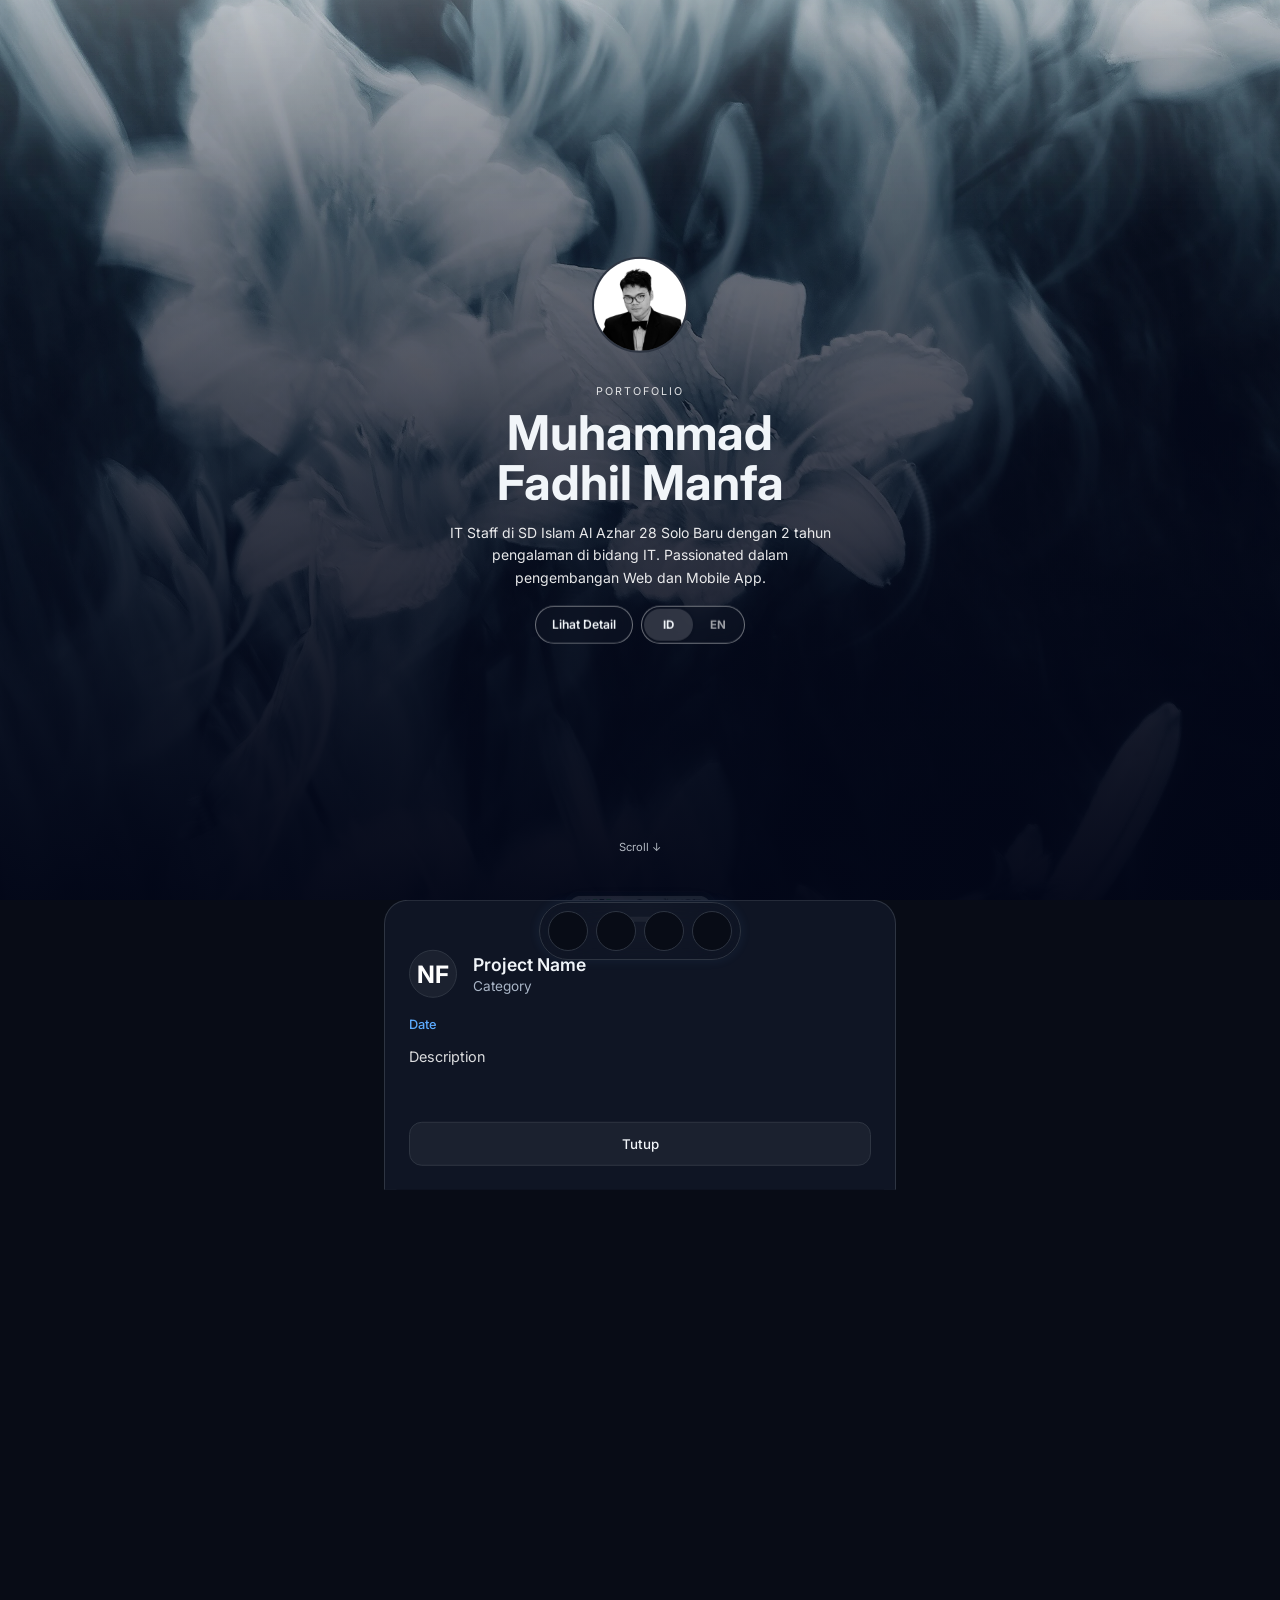
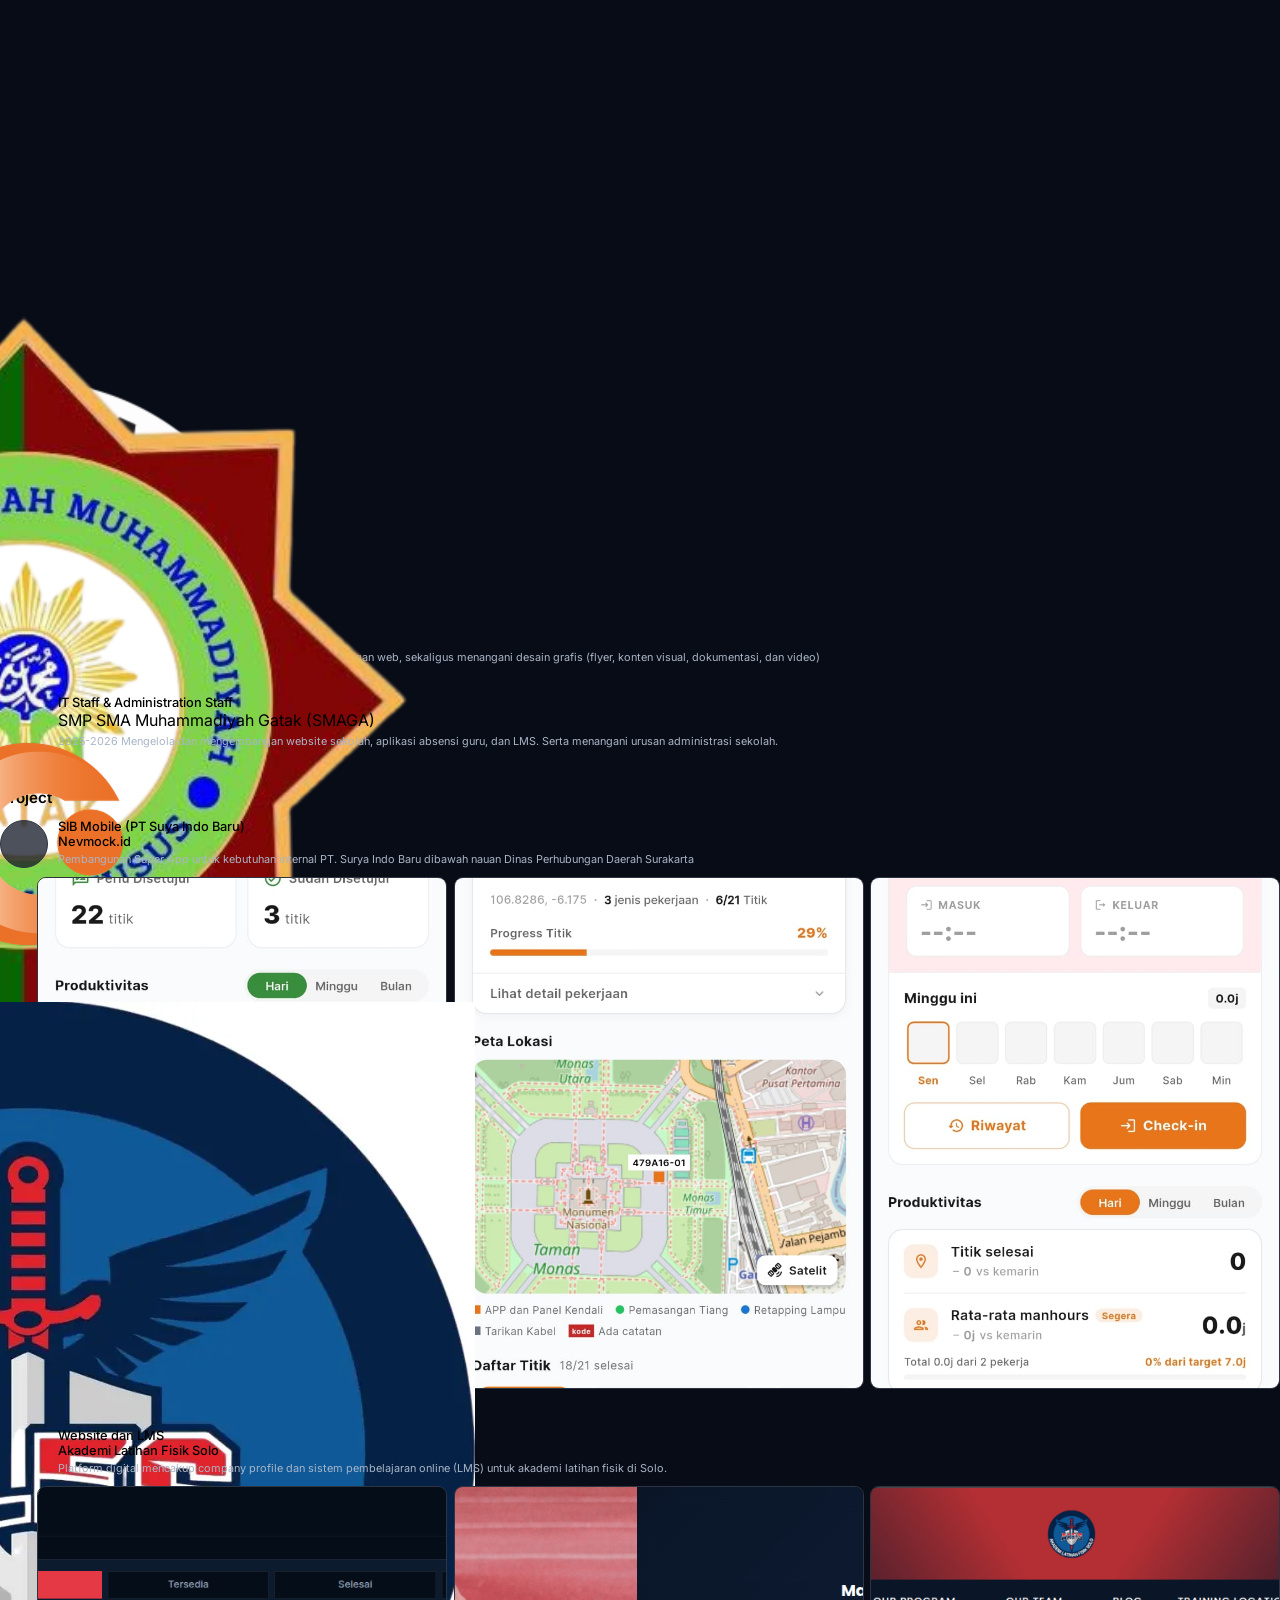
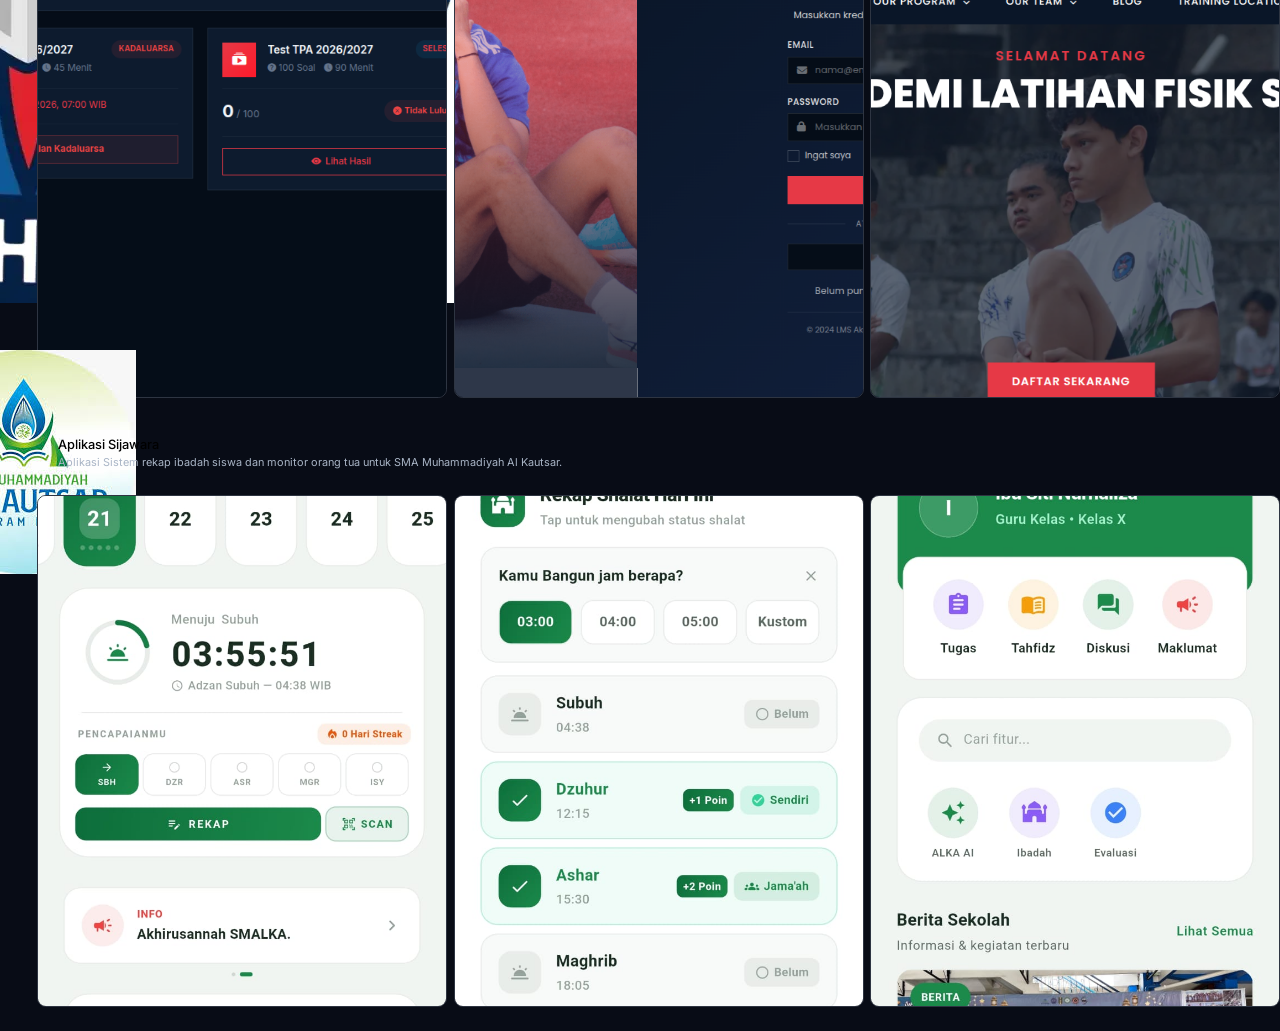
==== index.html @ 0f896559 "initial commit: portfolio muhammadfadhil" ====
<!doctype html>
<html lang="id" data-lang="id">

<head>
  <meta charset="UTF-8" />
  <meta name="viewport" content="width=device-width, initial-scale=1.0" />
  <title>Portofolio - Muhammad Fadhil Manfa </title>
  <meta name="description" content="Portfolio muhammad-fadhil-manfa." />
  <link rel="preconnect" href="https://fonts.googleapis.com" />
  <link rel="preconnect" href="https://fonts.gstatic.com" crossorigin />
  <link href="https://fonts.googleapis.com/css2?family=Inter:wght@400;500;600;700&display=swap" rel="stylesheet" />
  <link rel="stylesheet" href="https://cdn.jsdelivr.net/npm/@tabler/icons-webfont@latest/dist/tabler-icons.min.css" />
  <script src="https://cdn.tailwindcss.com"></script>
  <script>
    tailwind.config = {
      theme: {
        extend: {
          colors: {
            border: "hsl(var(--border))",
            input: "hsl(var(--input))",
            ring: "hsl(var(--ring))",
            background: "hsl(var(--background))",
            foreground: "hsl(var(--foreground))",
            primary: {
              DEFAULT: "hsl(var(--primary))",
              foreground: "hsl(var(--primary-foreground))",
            },
            muted: {
              DEFAULT: "hsl(var(--muted))",
              foreground: "hsl(var(--muted-foreground))",
            },
            card: {
              DEFAULT: "hsl(var(--card))",
              foreground: "hsl(var(--card-foreground))",
            },
          },
        },
      },
    };
  </script>
  <link rel="stylesheet" href="./styles.css" />
</head>

<body class="bg-background text-foreground antialiased">
  <section id="hero-scene" class="scroll-scene">
    <div class="scene-sticky">
      <div class="hero-background"></div>
      <div class="hero-shade"></div>

      <div class="hero-content">
        <div style="display: flex; justify-content: center">
          <img src="assets/foto.png" alt="Foto Muhammad Fadhil Manfa" class="hero-avatar" />
        </div>
        <p class="hero-kicker" data-i18n="kicker">PORTOFOLIO</p>
        <h1 class="hero-title">Muhammad <br />Fadhil Manfa</h1>
        <p class="hero-subtitle" data-i18n="subtitle">
          IT Staff di SD Islam Al Azhar 28 Solo Baru dengan 2 tahun pengalaman
          di bidang IT. Passionated dalam pengembangan Web dan Mobile App.
        </p>
        <div class="hero-actions">
          <a href="#experience" id="btn-detail" class="hero-button" data-i18n="btnDetail">Lihat Detail</a>
          <div class="lang-switcher-segmented" data-active-lang="id">
            <div class="lang-indicator"></div>
            <button class="lang-option" data-lang-val="id" aria-label="Bahasa Indonesia">ID</button>
            <button class="lang-option" data-lang-val="en" aria-label="English">EN</button>
          </div>
        </div>
      </div>

      <div class="phone-mockup" aria-hidden="true">
        <div class="phone-notch"></div>
        <div class="phone-screen">
          <img src="assets/sijawara.jpeg" alt="Abstract gradient art" class="phone-bg-image" />
          <div class="phone-gradient-overlay"></div>
          <div class="phone-center-text">
            <div style="
                  display: flex;
                  justify-content: center;
                  align-items: center;
                ">
              <img src="assets/smalka.jpeg" class="img-title" alt="" />
            </div>
            <h2 class="phone-title" data-i18n="phoneTitle">Aplikasi Sijawara</h2>
            <p class="phone-subtitle" data-i18n="phoneSubtitle">
              Aplikasi Monitoring Siswa di SMA Muhammadiyah Al Kautsar
            </p>
          </div>
        </div>
      </div>

      <p class="scroll-hint">Scroll ↓</p>
    </div>
  </section>

  <main class="mx-auto w-full max-w-md px-4 pb-24">
    <section id="experience" class="plain-section">
      <h2 data-i18n="sectionExperience">Pengalaman</h2>
      <ul class="experience-list">
        <li>
          <a href="exp-alazhar.html" class="timeline-head block no-underline text-inherit">
            <span class="inst-icon overflow-hidden flex-shrink-0" aria-hidden="true">
              <img src="assets/al-azhar.png" alt="Company Logo" class="w-full h-full object-cover" />
            </span>
            <div class="text-left flex flex-col w-full">
              <span class="exp-role !font-semibold !text-[0.9rem]">IT Staff & Designer</span>
              <span class="text-[0.75rem] font-medium text-primary mt-0.5 block">SD Islam Al Azhar 28 Solo Baru</span>
              <div class="exp-meta flex flex-col !mt-1.5 gap-1">
                <span class="font-semibold opacity-70" data-i18n="exp1Date">2026 - Sekarang</span>
                <span class="leading-relaxed opacity-90" data-i18n="exp1Desc">Mengelola infrastruktur IT & pengembangan
                  web, sekaligus
                  menangani desain grafis (flyer, konten visual, dokumentasi,
                  dan video)</span>
              </div>
            </div>
          </a>
        </li>
        <li>
          <a href="exp-smaga.html" class="timeline-head block no-underline text-inherit">
            <span class="inst-icon overflow-hidden flex-shrink-0" aria-hidden="true">
              <img src="assets/logo-smaga.png" alt="Company Logo" class="w-full h-full object-cover bg-white" />
            </span>
            <div class="text-left flex flex-col w-full">
              <span class="exp-role !font-semibold !text-[0.9rem]">IT Staff & Administration Staff</span>
              <span class="text-[0.75rem] font-medium text-primary mt-0.5 block">SMP SMA Muhammadiyah Gatak
                (SMAGA)</span>
              <div class="exp-meta flex flex-col !mt-1.5 gap-1">
                <span class="font-semibold opacity-70">2025-2026</span>
                <span class="leading-relaxed opacity-90" data-i18n="exp2Desc">Mengelola dan mengembangan website
                  sekolah, aplikasi
                  absensi guru, dan LMS. Serta menangani urusan administrasi
                  sekolah.</span>
              </div>
            </div>
          </a>
        </li>
      </ul>
    </section>

    <section id="projects" class="plain-section">
      <h2 data-i18n="sectionProjects">Project</h2>
      <ul class="project-list">
        <li>
          <button class="project-card" data-icon="NF" data-icon-class="app-icon-blue" data-icon-img="assets/sib.png"
            data-title="SIB Mobile (PT Surya Indo Baru)" data-company="Nevmock.id" data-date="2026"
            data-desc="Pembangunan Super App untuk kebutuhan internal PT. Surya Indo Baru dibawah naungan Dinas Perhubungan Daerah Surakarta."
            data-chips='["Flutter", "PHP", "MySQL"]' data-links='[]' data-gallery-cols="3"
            data-images='["assets/sib1.jpeg", "assets/sib2.jpeg", "assets/sib3.jpeg"]'>
            <div class="timeline-head">
              <span class="inst-icon overflow-hidden flex-shrink-0" aria-hidden="true">
                <img src="assets/sib.png" alt="SIB Logo" class="w-full h-full object-cover" />
              </span>
              <div class="text-left">
                <span class="exp-role font-semibold !text-[0.9rem]">SIB Mobile (PT Suya Indo Baru) <br />
                  Nevmock.id</span>
                <small class="exp-meta" data-i18n="proj1Desc">Pembangunan Super App untuk kebutuhan internal PT. Surya
                  Indo Baru dibawah nauan Dinas Perhubungan Daerah
                  Surakarta</small>
              </div>
            </div>
            <div class="project-gallery" style="grid-template-columns: repeat(3, minmax(0, 1fr))" aria-hidden="true">
              <img src="assets/sib1.jpeg" alt="Galeri SIB 1" />
              <img src="assets/sib2.jpeg" alt="Galeri SIB 2" />
              <img src="assets/sib3.jpeg" alt="Galeri SIB 3" />
            </div>
          </button>
        </li>
        <li>
          <button class="project-card" data-icon="NF" data-icon-class="app-icon-blue" data-icon-img="assets/alfs.webp"
            data-title="Website dan LMS Akademi Latihan Fisik Solo" data-company="Personal Project" data-date="2026"
            data-desc="Platform digital mencakup company profile dan sistem pembelajaran online (LMS) untuk akademi latihan fisik di Solo."
            data-chips='["PHP", "HTML", "CSS", "WordPress"]'
            data-links='["https://akademilatihanfisiksolo.com", "https://lms.akademilatihanfisiksolo.com"]'
            data-images='["assets/akademi1.png", "assets/lms-akademi1.png", "assets/lms-akademi2.png"]'>
            <div class="timeline-head">
              <span class="inst-icon overflow-hidden flex-shrink-0" aria-hidden="true">
                <img src="assets/alfs.webp" alt="ALFS Logo" class="w-full h-full object-cover" />
              </span>
              <div class="text-left">
                <span class="exp-role font-semibold !text-[0.9rem]">Website dan LMS <br />
                  Akademi Latihan Fisik Solo</span>
                <small class="exp-meta" data-i18n="proj2Desc">Platform digital mencakup company profile dan sistem
                  pembelajaran online (LMS) untuk akademi latihan fisik di
                  Solo.</small>
              </div>
            </div>
            <div class="project-gallery" style="grid-template-columns: repeat(3, minmax(0, 1fr))" aria-hidden="true">
              <img src="assets/lms-akademi1.png" alt="Galeri LMS Akademi 1" />
              <img src="assets/lms-akademi2.png" alt="Galeri LMS Akademi 2" />
              <img src="assets/akademi1.png" alt="Galeri LMS Akademi 3" />
            </div>
          </button>
        </li>
        <li>
          <button class="project-card" data-icon="NF" data-icon-class="app-icon-blue" data-icon-img="assets/smalka.jpeg"
            data-title="Aplikasi Sijawara" data-company="SMA Muhammadiyah Al Kautsar Program Khusus" data-date="2026"
            data-desc="Aplikasi Sistem rekap ibadah siswa dan monitor orang tua untuk SMA Muhammadiyah Al Kautsar."
            data-chips='["PHP", "Flutter", "HTML"]'
            data-links='["https://portal-smalka.com", "https://apps.apple.com/id/app/sijawara-app/id6762842834?l=id", "https://play.google.com/store/apps/details?id=com.smalka.sijawara"]'
            data-gallery-cols="3"
            data-images='["assets/sijawara1.jpeg", "assets/sijawara2.jpeg", "assets/sijawara3.jpeg"]'>
            <div class="timeline-head">
              <span class="inst-icon overflow-hidden flex-shrink-0" aria-hidden="true">
                <img src="assets/smalka.jpeg" alt="ALFS Logo" class="w-full h-full object-cover" />
              </span>
              <div class="text-left">
                <span class="exp-role font-semibold !text-[0.9rem]">Aplikasi Sijawara</span>
                <small class="exp-meta" data-i18n="proj3Desc">Aplikasi Sistem rekap ibadah siswa dan monitor orang tua
                  untuk SMA Muhammadiyah Al Kautsar.</small>
              </div>
            </div>
            <div class="project-gallery" style="grid-template-columns: repeat(3, minmax(0, 1fr))" aria-hidden="true">
              <img src="assets/sijawara1.jpeg" alt="Galeri LMS Akademi 1" />
              <img src="assets/sijawara2.jpeg" alt="Galeri LMS Akademi 2" />
              <img src="assets/sijawara3.jpeg" alt="Galeri LMS Akademi 3" />
            </div>
          </button>
        </li>
      </ul>
    </section>
  </main>

  <!-- Project Bottom Sheet -->
  <div id="project-sheet" class="bottom-sheet" aria-hidden="true">
    <div class="sheet-overlay" id="proj-sheet-overlay"></div>
    <div class="sheet-content sheet-content-large">
      <div class="sheet-drag-handle"></div>
      <div class="sheet-header">
        <span class="sheet-icon app-icon" id="proj-sheet-icon">NF</span>
        <div class="sheet-header-text">
          <h3 id="proj-sheet-title" class="sheet-title">Project Name</h3>
          <p id="proj-sheet-subtitle" class="sheet-subtitle">Category</p>
        </div>
      </div>
      <div class="sheet-body sheet-body-scrollable">
        <p class="sheet-date" id="proj-sheet-date">Date</p>
        <p class="sheet-desc" id="proj-sheet-desc">Description</p>
        <div id="proj-sheet-chips" style="
              display: none;
              flex-wrap: wrap;
              gap: 0.4rem;
              margin-top: 0.75rem;
            "></div>
        <div id="proj-sheet-links" style="
              display: none;
              flex-wrap: wrap;
              gap: 0.4rem;
              margin-top: 0.5rem;
            "></div>
        <div class="proj-sheet-gallery" id="proj-sheet-gallery">
          <!-- Images will be injected here -->
        </div>
      </div>
      <button class="sheet-close" id="proj-sheet-close" aria-label="Tutup" data-i18n="btnClose">
        Tutup
      </button>
    </div>
  </div>

  <!-- Lightbox -->
  <div id="lb-overlay" style="
        display: none;
        position: fixed;
        inset: 0;
        z-index: 200;
        background: rgba(0, 0, 0, 0.92);
        backdrop-filter: blur(6px);
        align-items: center;
        justify-content: center;
      ">
    <!-- Close -->
    <button id="lb-close" aria-label="Tutup" style="
          position: absolute;
          top: 1rem;
          right: 1rem;
          width: 2.5rem;
          height: 2.5rem;
          border-radius: 999px;
          border: 1px solid rgba(255, 255, 255, 0.2);
          background: rgba(255, 255, 255, 0.08);
          color: #fff;
          font-size: 1.1rem;
          cursor: pointer;
          display: flex;
          align-items: center;
          justify-content: center;
          z-index: 10;
        ">
      ✕
    </button>
    <!-- Prev -->
    <button id="lb-prev" aria-label="Sebelumnya" style="
          position: absolute;
          left: 1rem;
          top: 50%;
          transform: translateY(-50%);
          width: 2.5rem;
          height: 2.5rem;
          border-radius: 999px;
          border: 1px solid rgba(255, 255, 255, 0.2);
          background: rgba(255, 255, 255, 0.08);
          color: #fff;
          font-size: 1.2rem;
          cursor: pointer;
          display: flex;
          align-items: center;
          justify-content: center;
          z-index: 10;
        ">
      ‹
    </button>
    <!-- Next -->
    <button id="lb-next" aria-label="Berikutnya" style="
          position: absolute;
          right: 1rem;
          top: 50%;
          transform: translateY(-50%);
          width: 2.5rem;
          height: 2.5rem;
          border-radius: 999px;
          border: 1px solid rgba(255, 255, 255, 0.2);
          background: rgba(255, 255, 255, 0.08);
          color: #fff;
          font-size: 1.2rem;
          cursor: pointer;
          display: flex;
          align-items: center;
          justify-content: center;
          z-index: 10;
        ">
      ›
    </button>
    <!-- Image -->
    <img id="lb-img" src="" alt="" style="
          max-width: 90vw;
          max-height: 88vh;
          object-fit: contain;
          border-radius: 0.75rem;
          opacity: 0;
          transform: scale(0.94);
          transition:
            opacity 0.2s ease,
            transform 0.2s ease;
          display: block;
        " />
    <!-- Counter -->
    <div id="lb-counter" style="
          position: absolute;
          bottom: 1.25rem;
          left: 50%;
          transform: translateX(-50%);
          font-size: 0.75rem;
          color: rgba(255, 255, 255, 0.55);
          letter-spacing: 0.05em;
        "></div>
  </div>

  <!-- Bottom Navbar -->
  <nav class="bottom-navbar" aria-label="Navigation">
    <div class="bottom-navbar-inner">
      <a href="/" id="nav-home" class="nav-icon-btn" aria-label="Home">
        <span class="ti ti-home" aria-hidden="true"></span>
      </a>
      <a href="https://github.com/muhammadfadhil0" target="_blank" rel="noopener noreferrer" class="nav-icon-btn"
        aria-label="GitHub">
        <span class="ti ti-brand-github" aria-hidden="true"></span>
      </a>
      <a href="https://www.linkedin.com/in/muhammad-fadhil-manfa/" target="_blank" rel="noopener noreferrer"
        class="nav-icon-btn" aria-label="LinkedIn">
        <span class="ti ti-brand-linkedin" aria-hidden="true"></span>
      </a>
      <a href="https://www.instagram.com/fadhil.manfa/" target="_blank" rel="noopener noreferrer" class="nav-icon-btn"
        aria-label="Instagram">
        <span class="ti ti-brand-instagram" aria-hidden="true"></span>
      </a>
    </div>
  </nav>

  <script>
    // ── i18n ──────────────────────────────────────────────────────────────
    const TRANSLATIONS = {
      id: {
        kicker: "PORTOFOLIO",
        subtitle: "IT Staff di SD Islam Al Azhar 28 Solo Baru dengan 2 tahun pengalaman di bidang IT. Passionated dalam pengembangan Web dan Mobile App.",
        btnDetail: "Lihat Detail",
        sectionExperience: "Pengalaman",
        sectionProjects: "Project",
        exp1Date: "2026 - Sekarang",
        exp1Desc: "Mengelola infrastruktur IT & pengembangan web, sekaligus menangani desain grafis (flyer, konten visual, dokumentasi, dan video)",
        exp2Desc: "Mengelola dan mengembangan website sekolah, aplikasi absensi guru, dan LMS. Serta menangani urusan administrasi sekolah.",
        proj1Desc: "Pembangunan Super App untuk kebutuhan internal PT. Surya Indo Baru dibawah nauan Dinas Perhubungan Daerah Surakarta",
        proj2Desc: "Platform digital mencakup company profile dan sistem pembelajaran online (LMS) untuk akademi latihan fisik di Solo.",
        proj3Desc: "Aplikasi Sistem rekap ibadah siswa dan monitor orang tua untuk SMA Muhammadiyah Al Kautsar.",
        btnClose: "Tutup",
        phoneTitle: "Aplikasi Sijawara",
        phoneSubtitle: "Aplikasi Monitoring Siswa di SMA Muhammadiyah Al Kautsar",
      },
      en: {
        kicker: "PORTFOLIO",
        subtitle: "IT Staff at SD Islam Al Azhar 28 Solo Baru with 2 years of experience in IT. Passionate about Web and Mobile App development.",
        btnDetail: "View Details",
        sectionExperience: "Experience",
        sectionProjects: "Projects",
        exp1Date: "2026 - Present",
        exp1Desc: "Managing IT infrastructure & web development, as well as handling graphic design (flyers, visual content, documentation, and video).",
        exp2Desc: "Managing and developing the school website, teacher attendance app, and LMS. Also handling school administrative affairs.",
        proj1Desc: "Building a Super App for the internal needs of PT. Surya Indo Baru under the auspices of the Surakarta Regional Transportation Agency.",
        proj2Desc: "A digital platform encompassing a company profile and an online learning system (LMS) for a fitness academy in Solo.",
        proj3Desc: "An application for student worship recapping and parent monitoring for SMA Muhammadiyah Al Kautsar.",
        btnClose: "Close",
        phoneTitle: "Sijawara App",
        phoneSubtitle: "Student Monitoring Application at SMA Muhammadiyah Al Kautsar",
      },
    };

    let currentLang = localStorage.getItem("portfolio-lang") || "id";

    function applyLang(lang) {
      currentLang = lang;
      localStorage.setItem("portfolio-lang", lang);
      document.documentElement.lang = lang;
      document.documentElement.setAttribute("data-lang", lang);

      const t = TRANSLATIONS[lang];
      document.querySelectorAll("[data-i18n]").forEach((el) => {
        const key = el.getAttribute("data-i18n");
        if (t[key] !== undefined) el.textContent = t[key];
      });

      // Update active state in segmented switcher
      const switcher = document.querySelector(".lang-switcher-segmented");
      if (switcher) {
        switcher.setAttribute("data-active-lang", lang);
      }

      document.querySelectorAll(".lang-option").forEach((btn) => {
        if (btn.getAttribute("data-lang-val") === lang) {
          btn.classList.add("active");
        } else {
          btn.classList.remove("active");
        }
      });
    }

    // Apply saved or default language on load
    applyLang(currentLang);
    // ──────────────────────────────────────────────────────────────────────

    (() => {
      const root = document.documentElement;
      const scene = document.getElementById("hero-scene");
      if (!scene) return;

      const updateProgress = () => {
        const start = scene.offsetTop;
        const end = start + scene.offsetHeight - window.innerHeight;
        const distance = Math.max(1, end - start);
        const raw = (window.scrollY - start) / distance;
        const progress = Math.max(0, Math.min(1, raw));
        root.style.setProperty("--hero-progress", progress.toFixed(4));
      };

      updateProgress();
      window.addEventListener("scroll", updateProgress, { passive: true });
      window.addEventListener("resize", updateProgress);

      // Smooth scroll for "Lihat Detail" / "View Details" button
      const btnDetail = document.getElementById("btn-detail");
      if (btnDetail) {
        btnDetail.addEventListener("click", (e) => {
          e.preventDefault();
          const target =
            scene.offsetTop +
            scene.offsetHeight -
            window.innerHeight +
            window.innerHeight * 0.5;
          window.scrollTo({ top: target, behavior: "smooth" });
        });
      }

      // Language switcher (segmented)
      document.querySelectorAll(".lang-option").forEach((btn) => {
        btn.addEventListener("click", () => {
          const next = btn.getAttribute("data-lang-val");
          if (next !== currentLang) {
            applyLang(next);
          }
        });
      });

      // Smooth scroll to top for Home button
      const navHome = document.getElementById("nav-home");
      if (navHome) {
        navHome.addEventListener("click", (e) => {
          e.preventDefault();
          window.scrollTo({ top: 0, behavior: "smooth" });
        });
      }

      // Project Bottom Sheet Logic
      const projSheet = document.getElementById("project-sheet");
      const projOverlay = document.getElementById("proj-sheet-overlay");
      const projCloseBtn = document.getElementById("proj-sheet-close");
      const projButtons = document.querySelectorAll(".project-card");

      const pjIcon = document.getElementById("proj-sheet-icon");
      const pjTitle = document.getElementById("proj-sheet-title");
      const pjSubtitle = document.getElementById("proj-sheet-subtitle");
      const pjDate = document.getElementById("proj-sheet-date");
      const pjDesc = document.getElementById("proj-sheet-desc");
      const pjGallery = document.getElementById("proj-sheet-gallery");

      // Lightbox
      const lbOverlay = document.getElementById("lb-overlay");
      const lbImg = document.getElementById("lb-img");
      const lbCounter = document.getElementById("lb-counter");
      let lbImages = [],
        lbIndex = 0;

      const lbShow = (imgs, idx) => {
        lbImages = imgs;
        lbIndex = idx;
        lbImg.style.opacity = "0";
        lbImg.style.transform = "scale(0.94)";
        lbImg.src = lbImages[lbIndex];
        lbCounter.textContent = `${lbIndex + 1} / ${lbImages.length}`;
        lbOverlay.style.display = "flex";
        requestAnimationFrame(() => {
          lbImg.style.opacity = "1";
          lbImg.style.transform = "scale(1)";
        });
        document.body.style.overflow = "hidden";
      };
      const lbHide = () => {
        lbImg.style.opacity = "0";
        lbImg.style.transform = "scale(0.94)";
        setTimeout(() => {
          lbOverlay.style.display = "none";
        }, 200);
        document.body.style.overflow = "hidden"; // keep bottom sheet lock
      };
      const lbNav = (dir) => {
        lbIndex = (lbIndex + dir + lbImages.length) % lbImages.length;
        lbImg.style.opacity = "0";
        lbImg.style.transform = "scale(0.94)";
        setTimeout(() => {
          lbImg.src = lbImages[lbIndex];
          lbCounter.textContent = `${lbIndex + 1} / ${lbImages.length}`;
          lbImg.style.opacity = "1";
          lbImg.style.transform = "scale(1)";
        }, 150);
      };
      document.getElementById("lb-close").addEventListener("click", lbHide);
      document
        .getElementById("lb-prev")
        .addEventListener("click", () => lbNav(-1));
      document
        .getElementById("lb-next")
        .addEventListener("click", () => lbNav(1));
      lbOverlay.addEventListener("click", (e) => {
        if (e.target === lbOverlay || e.target === lbImg) lbHide();
      });
      // Swipe support
      let lbTouchX = null;
      lbOverlay.addEventListener(
        "touchstart",
        (e) => {
          lbTouchX = e.touches[0].clientX;
        },
        { passive: true },
      );
      lbOverlay.addEventListener("touchend", (e) => {
        if (lbTouchX === null) return;
        const dx = e.changedTouches[0].clientX - lbTouchX;
        if (Math.abs(dx) > 40) lbNav(dx < 0 ? 1 : -1);
        lbTouchX = null;
      });
      document.addEventListener("keydown", (e) => {
        if (lbOverlay.style.display !== "flex") return;
        if (e.key === "ArrowRight") lbNav(1);
        else if (e.key === "ArrowLeft") lbNav(-1);
        else if (e.key === "Escape") lbHide();
      });

      // Helper to attach lightbox to gallery images
      const attachLightbox = (imgs) => {
        const imgEls = pjGallery.querySelectorAll("img");
        imgEls.forEach((el, i) => {
          el.style.cursor = "zoom-in";
          el.addEventListener("click", (e) => {
            e.stopPropagation();
            lbShow(imgs, i);
          });
        });
      };

      const openProjSheet = (btn) => {
        // Set icon: gambar atau teks
        if (btn.dataset.iconImg) {
          pjIcon.className = "sheet-icon app-icon overflow-hidden";
          pjIcon.innerHTML = `<img src="${btn.dataset.iconImg}" alt="icon" style="width:100%;height:100%;object-fit:cover;" />`;
        } else {
          pjIcon.textContent = btn.dataset.icon;
          pjIcon.className = "sheet-icon app-icon" + btn.dataset.iconClass;
        }
        pjTitle.textContent = btn.dataset.title;
        pjSubtitle.textContent = btn.dataset.company;
        pjDate.textContent = btn.dataset.date;

        // Get translation key from the card's small element
        const descEl = btn.querySelector("[data-i18n]");
        const descKey = descEl ? descEl.getAttribute("data-i18n") : null;
        const t = TRANSLATIONS[currentLang];
        if (descKey && t && t[descKey] !== undefined) {
          pjDesc.textContent = t[descKey];
        } else {
          pjDesc.textContent = btn.dataset.desc;
        }

        // Render chips
        const pjChips = document.getElementById("proj-sheet-chips");
        const chips = JSON.parse(btn.dataset.chips || "[]");
        if (chips.length) {
          pjChips.innerHTML = chips
            .map(
              (c) =>
                `<span style="display:inline-flex;align-items:center;padding:0.25rem 0.65rem;font-size:0.7rem;font-weight:500;border-radius:999px;border:1px solid hsl(var(--border));background:hsl(var(--card));color:hsl(var(--foreground));">${c}</span>`,
            )
            .join("");
          pjChips.style.display = "flex";
        } else {
          pjChips.innerHTML = "";
          pjChips.style.display = "none";
        }

        // Render link chips
        const pjLinks = document.getElementById("proj-sheet-links");
        const links = JSON.parse(btn.dataset.links || "[]");
        if (links.length) {
          pjLinks.innerHTML = links
            .map((url) => {
              const label = url.replace(/^https?:\/\//, "");
              return `<a href="${url}" target="_blank" rel="noopener" style="display:inline-flex;align-items:center;gap:0.3rem;padding:0.25rem 0.65rem;font-size:0.7rem;font-weight:500;border-radius:999px;border:1px solid hsl(var(--primary)/0.4);background:hsl(var(--primary)/0.08);color:hsl(var(--primary));text-decoration:none;">${label}<svg width="10" height="10" viewBox="0 0 24 24" fill="none" stroke="currentColor" stroke-width="2.5" stroke-linecap="round" stroke-linejoin="round"><path d="M18 13v6a2 2 0 0 1-2 2H5a2 2 0 0 1-2-2V8a2 2 0 0 1 2-2h6"/><polyline points="15 3 21 3 21 9"/><line x1="10" y1="14" x2="21" y2="3"/></svg></a>`;
            })
            .join("");
          pjLinks.style.display = "flex";
        } else {
          pjLinks.innerHTML = "";
          pjLinks.style.display = "none";
        }

        // Render images
        const cols = btn.dataset.galleryCols;
        const images = JSON.parse(btn.dataset.images || "[]");
        if (cols) {
          pjGallery.style.display = "grid";
          pjGallery.style.gridTemplateColumns = `repeat(${cols}, minmax(0, 1fr))`;
          pjGallery.style.gap = "0.5rem";
          pjGallery.innerHTML = images
            .map(
              (img) =>
                `<img src="${img}" alt="Project image" loading="lazy" style="width:100%;aspect-ratio:4/5;object-fit:cover;border-radius:0.55rem;border:1px solid hsl(var(--border));" />`,
            )
            .join("");
        } else {
          pjGallery.style.display = "";
          pjGallery.style.gridTemplateColumns = "";
          pjGallery.style.gap = "";
          pjGallery.innerHTML = images
            .map(
              (img) =>
                `<img src="${img}" alt="Project image" loading="lazy" />`,
            )
            .join("");
        }
        attachLightbox(images);

        projSheet.classList.add("open");
        projSheet.setAttribute("aria-hidden", "false");
        document.body.classList.add("sheet-open");
        document.body.style.overflow = "hidden";
      };

      const closeProjSheet = () => {
        projSheet.classList.remove("open");
        projSheet.setAttribute("aria-hidden", "true");
        document.body.classList.remove("sheet-open");
        document.body.style.overflow = "";
      };

      projButtons.forEach((btn) => {
        btn.addEventListener("click", () => openProjSheet(btn));
      });

      if (projOverlay) projOverlay.addEventListener("click", closeProjSheet);
      if (projCloseBtn)
        projCloseBtn.addEventListener("click", closeProjSheet);
    })();
  </script>
</body>

</html>
---- styles.css ----
:root {
  --background: 222 47% 6%;
  --foreground: 210 40% 96%;
  --card: 222 40% 10%;
  --card-foreground: 210 40% 96%;
  --primary: 211 100% 68%;
  --primary-foreground: 222 47% 6%;
  --muted: 220 20% 16%;
  --muted-foreground: 215 20% 72%;
  --border: 220 18% 22%;
  --input: 220 18% 22%;
  --ring: 211 100% 68%;
  --hero-progress: 0;
}

* {
  box-sizing: border-box;
}

body {
  margin: 0;
  background: hsl(var(--background));
}

html,
body,
button,
input,
textarea,
select,
a {
  font-family: "Inter", "Segoe UI", Roboto, sans-serif;
}

.hero-avatar {
  width: 6rem;
  height: 6rem;
  border-radius: 999px;
  border: 2px solid hsl(var(--border));
  margin-bottom: 2rem;
}


.scroll-scene {
  position: relative;
  height: 240vh;
}

.scene-sticky {
  position: sticky;
  top: 0;
  height: 100vh;
  height: 100dvh;
  overflow: clip;
}

.hero-background {
  position: absolute;
  inset: 0;
  background:
    linear-gradient(to bottom, rgba(2, 6, 23, 0.18), rgba(2, 6, 23, 0.74)),
    url("assets/background.webp") center / cover;
  transform: scale(calc(1 - var(--hero-progress) * 0.14)) translateY(calc(var(--hero-progress) * -6vh));
  opacity: calc(1 - var(--hero-progress) * 0.78);
  transition: transform 0.08s linear, opacity 0.08s linear;
}

.hero-shade {
  position: absolute;
  inset: 0;
  background: linear-gradient(to bottom, rgba(2, 6, 23, 0.14), rgba(2, 6, 23, 0.92));
}

.hero-shade::before {
  content: "";
  position: absolute;
  top: -10%;
  left: -8%;
  right: -8%;
  height: 34%;
  background: linear-gradient(to bottom,
      rgba(255, 255, 255, 0.46),
      rgba(255, 255, 255, 0.12) 45%,
      rgba(255, 255, 255, 0));
  filter: blur(26px);
  pointer-events: none;
}

.hero-content {
  position: absolute;
  left: 50%;
  top: 50%;
  width: min(88vw, 24rem);
  z-index: 3;
  text-align: center;
  opacity: calc(1 - var(--hero-progress) * 1.5);
  transform: translate(-50%, calc(-50% - var(--hero-progress) * 26px));
  transition: transform 0.08s linear, opacity 0.08s linear;
}

.hero-kicker {
  margin: 0;
  text-transform: uppercase;
  letter-spacing: 0.19em;
  font-size: 0.67rem;
  color: rgba(255, 255, 255, 0.86);
}

.hero-title {
  margin: 0.6rem 0 0;
  font-size: clamp(2rem, 9vw, 3rem);
  line-height: 1.05;
  font-weight: 700;
  color: hsl(var(--foreground));
}

.hero-subtitle {
  margin-top: 0.85rem;
  max-width: 25rem;
  margin-inline: auto;
  color: rgba(255, 255, 255, 0.9);
  font-size: 0.875rem;
  line-height: 1.6;
}

.hero-button {
  display: inline-flex;
  align-items: center;
  justify-content: center;
  margin-top: 0;
  height: 2.35rem;
  padding: 0 1rem;
  border-radius: 999px;
  border: 1px solid rgba(255, 255, 255, 0.42);
  text-decoration: none;
  font-size: 0.76rem;
  font-weight: 600;
  color: hsl(var(--foreground));
  background: hsl(var(--card) / 0.65);
  backdrop-filter: blur(10px);
}

.hero-button:hover {
  border-color: rgba(255, 255, 255, 0.78);
}

.hero-actions {
  display: flex;
  align-items: center;
  justify-content: center;
  gap: 0.5rem;
  margin-top: 1.05rem;
}

@media (max-width: 640px) {
  .hero-actions {
    flex-direction: column-reverse;
    gap: 0.75rem;
  }
}


.lang-switcher-segmented {
  display: inline-flex;
  align-items: center;
  position: relative;
  height: 2.35rem;
  background: hsl(var(--card) / 0.65);
  backdrop-filter: blur(10px);
  border: 1px solid rgba(255, 255, 255, 0.42);
  border-radius: 999px;
  padding: 2px;
  min-width: 6.5rem;
}

.lang-indicator {
  position: absolute;
  top: 2px;
  bottom: 2px;
  left: 2px;
  width: calc(50% - 2px);
  background: rgba(255, 255, 255, 0.15);
  border-radius: 999px;
  box-shadow: 0 1px 3px rgba(0, 0, 0, 0.1);
  pointer-events: none;
  transition: transform 0.25s cubic-bezier(0.4, 0, 0.2, 1);
  z-index: 1;
}

.lang-switcher-segmented[data-active-lang="en"] .lang-indicator {
  transform: translateX(100%);
}

.lang-option {
  flex: 1;
  display: inline-flex;
  align-items: center;
  justify-content: center;
  gap: 0.25rem;
  height: 100%;
  padding: 0 0.85rem;
  border-radius: 999px;
  border: none;
  background: transparent;
  color: rgba(255, 255, 255, 0.6);
  font-size: 0.72rem;
  font-weight: 700;
  cursor: pointer;
  position: relative;
  z-index: 2;
  transition: color 0.25s ease;
  -webkit-tap-highlight-color: transparent;
}

.lang-option.active {
  color: hsl(var(--foreground));
}

.lang-option:hover:not(.active) {
  color: hsl(var(--foreground));
}



.phone-mockup {
  position: absolute;
  left: 50%;
  top: 40%;
  width: min(76vw, 20rem);
  aspect-ratio: 9 / 18.5;
  transform: translate(-50%, calc(40vh - var(--hero-progress) * 36vh)) scale(calc(0.48 + var(--hero-progress) * 0.52));
  opacity: calc(0.1 + var(--hero-progress) * 0.9);
  border-radius: 2.2rem;
  border: 1px solid hsl(var(--border));
  padding: 0.55rem;
  background: linear-gradient(160deg, rgba(15, 23, 42, 0.92), rgba(15, 23, 42, 0.7));
  box-shadow:
    0 28px 50px rgba(2, 6, 23, 0.55),
    0 0 0 1px rgba(255, 255, 255, 0.06) inset;
  z-index: 4;
  transition: transform 0.08s linear, opacity 0.08s linear;
}

.phone-notch {
  position: absolute;
  top: 1rem;
  left: 50%;
  transform: translateX(-50%);
  width: 8%;
  height: 1.5rem;
  border-radius: 999px;
  background: rgba(2, 6, 23, 0.9);
  z-index: 2;
}

.phone-screen {
  position: relative;
  width: 100%;
  height: 100%;
  border-radius: 1.7rem;
  overflow: hidden;
  padding: 1.5rem 0.9rem 1rem;
  background: hsl(var(--background));
}

.phone-bg-image {
  position: absolute;
  inset: 0;
  width: 100%;
  height: 100%;
  object-fit: cover;
}

.phone-gradient-overlay {
  position: absolute;
  inset: 0;
  background:
    linear-gradient(to bottom,
      rgba(255, 255, 255, 0) 0%,
      rgba(255, 255, 255, 0.83) 40%,
      rgba(255, 255, 255, 1) 100%);
}

.phone-center-text {
  position: absolute;
  top: 50%;
  left: 0;
  right: 0;
  transform: translateY(-50%);
  text-align: center;
  z-index: 2;
  padding: 0 1rem;
}

.img-title {
  width: 3.5rem;
  height: 3.5rem;
  border-radius: 999px;
  border: 1px solid rgb(196, 196, 196);
  margin-bottom: 0.8rem;
}

.phone-title {
  margin: 0;
  font-size: 1.1rem;
  font-weight: 700;
  color: black;
  letter-spacing: -0.01em;
}

.phone-subtitle {
  margin: 0.3rem 0 0;
  font-size: 0.8rem;
  font-weight: 500;
  line-height: 1.4;
  color: black;
}

.scroll-hint {
  position: absolute;
  bottom: 2.2rem;
  left: 50%;
  transform: translateX(-50%);
  font-size: 0.7rem;
  color: rgba(226, 232, 240, 0.78);
  opacity: calc(1 - var(--hero-progress) * 2);
  z-index: 3;
}

.plain-section {
  margin-top: 1.1rem;
  padding-top: 0.2rem;
}

.plain-section h2,
.minimal-panel h2 {
  margin: 0;
  font-size: 0.95rem;
  font-weight: 600;
}

.plain-section p,
.minimal-panel p {
  margin: 0.6rem 0 0;
  font-size: 0.84rem;
  line-height: 1.5;
  color: hsl(var(--muted-foreground));
}

.experience-list {
  list-style: none;
  padding: 0;
  margin: 0.72rem 0 0;
  display: grid;
  gap: 0.7rem;
}

.experience-list li {
  margin-bottom: 1.25rem;
}

.timeline-head {
  display: flex;
  align-items: flex-start;
  gap: 0.62rem;
}

.inst-icon,
.app-icon {
  width: 3rem;
  height: 3rem;
  border-radius: 3rem;
  display: inline-flex;
  align-items: center;
  justify-content: center;
  border-radius: 100%;
  flex-shrink: 0;
  margin-top: 0.05rem;
  border: 1px solid hsl(var(--border));
  background: hsl(var(--card) / 0.74);
  font-size: 0.78rem;
}

.app-icon {
  color: #fff;
  font-size: 0.62rem;
  font-weight: 700;
  border-radius: 100%;
  letter-spacing: 0.02em;
}

.app-icon-blue {
  background: linear-gradient(145deg, #3b82f6, #1d4ed8);
  border-color: rgba(147, 197, 253, 0.5);
}

.app-icon-purple {
  background: linear-gradient(145deg, #a855f7, #7e22ce);
  border-color: rgba(216, 180, 254, 0.5);
}

.exp-role {
  display: block;
  font-size: 0.8rem;
  font-weight: 500;
}

.exp-meta {
  display: block;
  margin-top: 0.22rem;
  color: hsl(var(--muted-foreground));
  font-size: 0.68rem;
}

.project-list {
  list-style: none;
  padding: 0;
  margin: 0.72rem 0 0;
  display: grid;
  gap: 0.9rem;
}

.project-list li {
  margin-bottom: 1.5rem;
}

.project-gallery {
  margin-top: 0.58rem;
  margin-left: calc(1.7rem + 0.62rem);
  display: grid;
  grid-template-columns: repeat(3, minmax(0, 1fr));
  gap: 0.4rem;
}

.project-gallery img {
  width: 100%;
  aspect-ratio: 4 / 5;
  object-fit: cover;
  border-radius: 0.55rem;
  border: 1px solid hsl(var(--border));
}

.minimal-panel {
  margin-top: 1.15rem;
  border: 1px solid hsl(var(--border));
  border-radius: 1rem;
  background: hsl(var(--card) / 0.5);
  padding: 1rem;
}

.contact-row {
  margin-top: 0.85rem;
}

/* Bottom Sheet */
.bottom-sheet {
  position: fixed;
  inset: 0;
  z-index: 50;
  display: flex;
  align-items: flex-end;
  pointer-events: none;
}

.bottom-sheet.open {
  pointer-events: auto;
}

.sheet-overlay {
  position: absolute;
  inset: 0;
  background: rgba(2, 6, 23, 0.6);
  backdrop-filter: blur(4px);
  opacity: 0;
  transition: opacity 0.3s ease;
}

.bottom-sheet.open .sheet-overlay {
  opacity: 1;
}

.sheet-content {
  position: relative;
  width: 100%;
  max-width: 32rem;
  margin: 0 auto;
  max-height: 85vh;
  background: hsl(var(--card));
  border-top-left-radius: 1.5rem;
  border-top-right-radius: 1.5rem;
  border-top: 1px solid hsl(var(--border));
  border-left: 1px solid hsl(var(--border));
  border-right: 1px solid hsl(var(--border));
  padding: 1.5rem;
  transform: translateY(100%);
  transition: transform 0.4s cubic-bezier(0.32, 0.72, 0, 1);
  display: flex;
  flex-direction: column;
  gap: 1.2rem;
}

.bottom-sheet.open .sheet-content {
  transform: translateY(0);
}

.sheet-drag-handle {
  width: 3rem;
  height: 0.3rem;
  background: rgba(255, 255, 255, 0.2);
  border-radius: 1rem;
  margin: -0.5rem auto 0.5rem;
}

.sheet-header {
  display: flex;
  align-items: center;
  gap: 1rem;
}

.sheet-icon {
  width: 3rem;
  height: 3rem;
  border-radius: 100%;
  display: inline-flex;
  align-items: center;
  justify-content: center;
  background: rgba(255, 255, 255, 0.05);
  border: 1px solid hsl(var(--border));
  font-size: 1.5rem;
  flex-shrink: 0;
}

.sheet-title {
  margin: 0;
  font-size: 1.1rem;
  font-weight: 600;
  color: hsl(var(--foreground));
}

.sheet-subtitle {
  margin: 0.2rem 0 0;
  font-size: 0.85rem;
  color: hsl(var(--muted-foreground));
}

.sheet-date {
  margin: 0 0 0.8rem;
  font-size: 0.8rem;
  font-weight: 500;
  color: hsl(var(--primary));
}

.sheet-desc {
  margin: 0;
  font-size: 0.9rem;
  line-height: 1.6;
  color: rgba(255, 255, 255, 0.85);
}

.sheet-close {
  margin-top: 1rem;
  width: 100%;
  padding: 0.8rem;
  border-radius: 0.8rem;
  border: 1px solid hsl(var(--border));
  background: rgba(255, 255, 255, 0.05);
  color: hsl(var(--foreground));
  font-weight: 500;
  cursor: pointer;
  transition: background 0.2s ease;
}

.sheet-close:hover {
  background: rgba(255, 255, 255, 0.1);
}

/* Update button timeline head */
a.timeline-head,
button.timeline-head {
  cursor: pointer;
  background: transparent;
  border: none;
  padding: 0.5rem;
  margin: -0.5rem;
  width: calc(100% + 1rem);
  text-align: left;
  font-family: inherit;
  color: inherit;
  border-radius: 0.8rem;
  transition: background 0.2s ease;
  text-decoration: none;
  display: flex;
}

a.timeline-head:hover,
button.timeline-head:hover {
  background: rgba(255, 255, 255, 0.03);
}

/* Project Bottom Sheet Specifics */
.sheet-content-large {
  max-height: 92vh;
}

.sheet-body-scrollable {
  overflow-y: auto;
  max-height: calc(92vh - 12rem);
  padding-right: 0.5rem;
  margin-right: -0.5rem;
}

/* Custom scrollbar for webkit */
.sheet-body-scrollable::-webkit-scrollbar {
  width: 4px;
}

.sheet-body-scrollable::-webkit-scrollbar-track {
  background: transparent;
}

.sheet-body-scrollable::-webkit-scrollbar-thumb {
  background: rgba(255, 255, 255, 0.1);
  border-radius: 4px;
}

.proj-sheet-gallery {
  display: flex;
  flex-direction: column;
  gap: 0.8rem;
  margin-top: 1.2rem;
}

.proj-sheet-gallery img {
  width: 100%;
  border-radius: 0.6rem;
  border: 1px solid hsl(var(--border));
}

button.project-card {
  cursor: pointer;
  background: transparent;
  border: none;
  padding: 0.5rem;
  margin: -0.5rem;
  width: calc(100% + 1rem);
  text-align: left;
  font-family: inherit;
  color: inherit;
  border-radius: 0.8rem;
  transition: background 0.2s ease;
  display: block;
}

button.project-card:hover {
  background: rgba(255, 255, 255, 0.03);
}

.chip {
  display: inline-flex;
  align-items: center;
  gap: 0.4rem;
  padding: 0.35rem 0.8rem;
  font-size: 0.75rem;
  font-weight: 500;
  color: hsl(var(--foreground));
  background: hsl(var(--card));
  border: 1px solid hsl(var(--border));
  border-radius: 999px;
  box-shadow: 0 2px 4px rgba(0, 0, 0, 0.04);
}

.chip svg {
  opacity: 0.8;
}

/* Bottom Navbar */
.bottom-navbar {
  position: fixed;
  bottom: 1.25rem;
  left: 0;
  right: 0;
  z-index: 50;
  display: flex;
  justify-content: center;
  pointer-events: none;
  opacity: 1;
  transform: translateY(calc((1 - var(--hero-progress)) * 80px));
  transition: transform 0.24s ease, opacity 0.24s ease;
}

body.sheet-open .bottom-navbar {
  transform: translateY(calc((1 - var(--hero-progress)) * 80px + 120px));
  opacity: 0.8;
  pointer-events: none;
}

.bottom-navbar-inner {
  display: flex;
  align-items: center;
  gap: 0.5rem;
  padding: 0.5rem;
  border-radius: 999px;
  border: 1px solid hsl(var(--border));
  background: hsl(var(--card) / 0);
  backdrop-filter: blur(24px);
  -webkit-backdrop-filter: blur(24px);
  box-shadow: 0 0 10px 3px hsl(var(--primary) / 0.05);
  pointer-events: auto;
  width: fit-content;
  transition: transform 0.16s ease, box-shadow 0.16s ease;
  will-change: transform;
}

.bottom-navbar-inner:active {
  transform: scale(0.97) translateY(1px);
  box-shadow:
    inset 0 2px 8px hsl(var(--background) / 0.38),
    0 0 8px 2px hsl(var(--primary) / 0.04);
}

.nav-icon-btn {
  position: relative;
  display: flex;
  align-items: center;
  justify-content: center;
  width: 40px;
  height: 40px;
  border-radius: 100%;
  border: 1px solid hsl(var(--border));
  background: hsl(var(--background));
  color: hsl(var(--muted-foreground));
  text-decoration: none;
  cursor: pointer;
  transition: color 0.2s ease, background 0.2s ease, width 0.16s ease, height 0.16s ease, transform 0.16s ease, box-shadow 0.16s ease;
  flex-shrink: 0;
  -webkit-tap-highlight-color: transparent;
  will-change: transform;
}

.nav-icon-btn:hover {
  color: hsl(var(--foreground));
  background: hsl(var(--muted));
}

.nav-icon-btn:focus-visible {
  outline: none;
  box-shadow:
    0 0 0 2px hsl(var(--background)),
    0 0 0 4px hsl(var(--ring) / 0.45);
}

.nav-icon-btn svg {
  width: 20px;
  height: 20px;
}

.nav-icon-btn .ti {
  font-size: 24px;
  line-height: 1;
  transition: font-size 0.16s ease;
}

.nav-divider {
  width: 1px;
  height: 66%;
  margin: auto 0;
  background: hsl(var(--border));
  flex-shrink: 0;
  transition: height 0.16s ease;
}

@media (hover: hover) and (pointer: fine) {
  .bottom-navbar:hover .bottom-navbar-inner {
    padding: 0.56rem;
    box-shadow: 0 0 14px 4px hsl(var(--primary) / 0.08);
  }

  .bottom-navbar:hover .nav-divider {
    height: 72%;
  }

  .nav-icon-btn:hover,
  .nav-icon-btn:focus-visible {
    width: 48px;
    height: 48px;
    color: hsl(var(--foreground));
    background: hsl(var(--muted));
  }

  .nav-icon-btn:hover .ti,
  .nav-icon-btn:focus-visible .ti {
    font-size: 28px;
  }
}

@media (prefers-reduced-motion: reduce) {

  .hero-background,
  .hero-content,
  .phone-mockup,
  .nav-icon-btn,
  .nav-icon-btn .ti,
  .nav-divider {
    transition: none;
  }
}
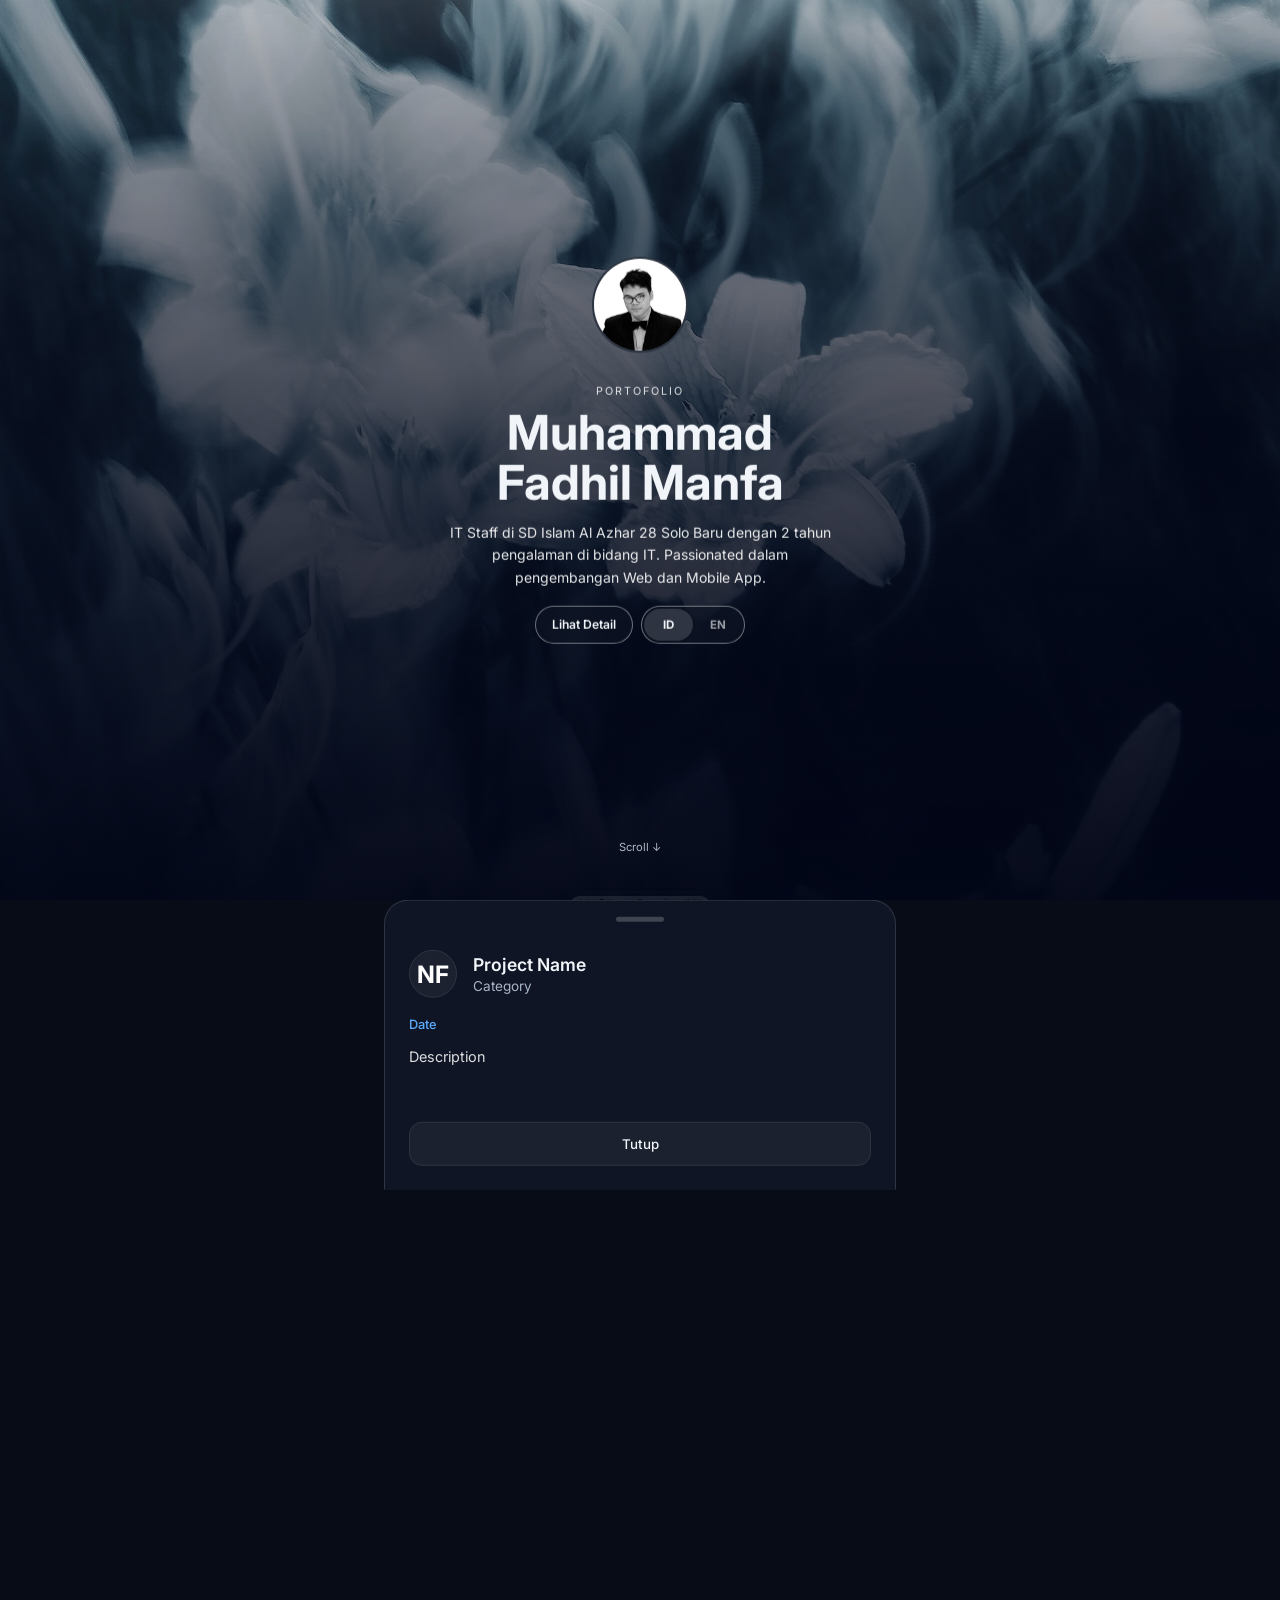
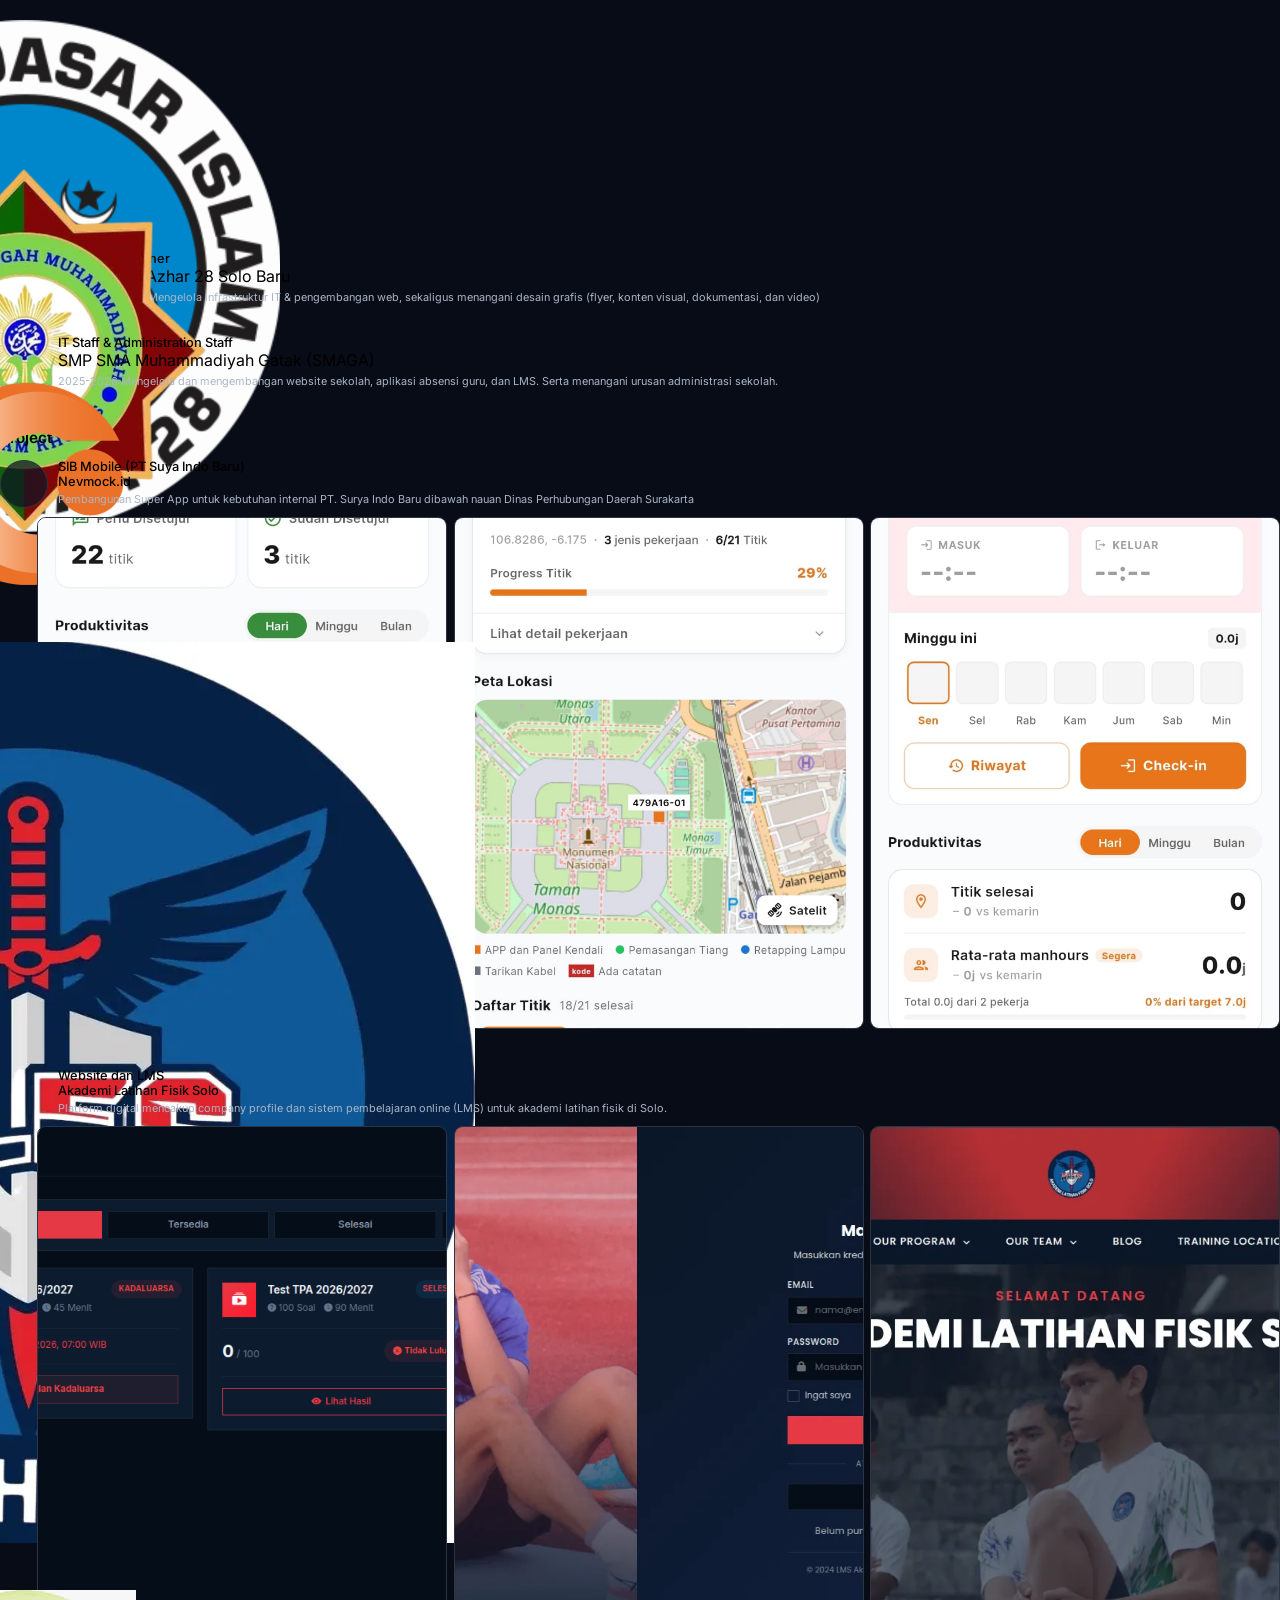
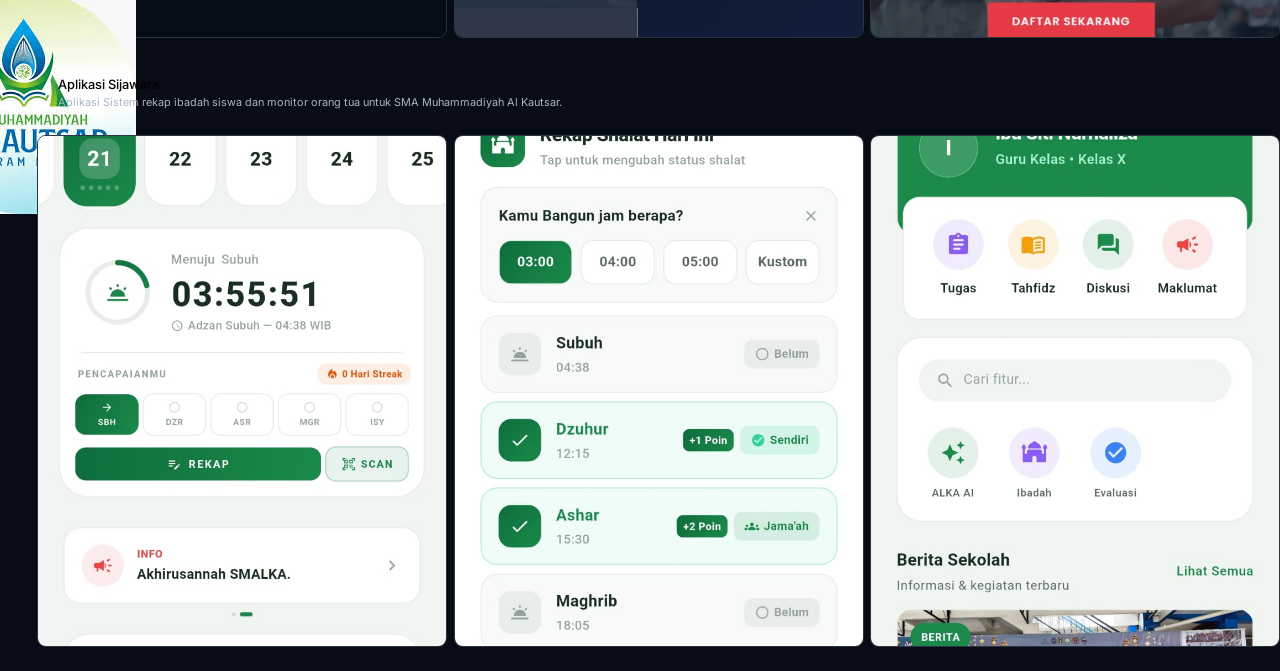
==== commit 1de34c4c: "perf(mobile): reduce scroll jank and optimize image assets" ====
--- a/index.html
+++ b/index.html
@@ -49,7 +49,8 @@
 
       <div class="hero-content">
         <div style="display: flex; justify-content: center">
-          <img src="assets/foto.png" alt="Foto Muhammad Fadhil Manfa" class="hero-avatar" />
+          <img src="assets/foto-avatar.webp" alt="Foto Muhammad Fadhil Manfa" class="hero-avatar" width="96"
+            height="96" />
         </div>
         <p class="hero-kicker" data-i18n="kicker">PORTOFOLIO</p>
         <h1 class="hero-title">Muhammad <br />Fadhil Manfa</h1>
@@ -99,7 +100,8 @@
         <li>
           <a href="exp-alazhar.html" class="timeline-head block no-underline text-inherit">
             <span class="inst-icon overflow-hidden flex-shrink-0" aria-hidden="true">
-              <img src="assets/al-azhar.png" alt="Company Logo" class="w-full h-full object-cover" />
+              <img src="assets/al-azhar.png" alt="Company Logo" class="w-full h-full object-cover" loading="lazy"
+                decoding="async" />
             </span>
             <div class="text-left flex flex-col w-full">
               <span class="exp-role !font-semibold !text-[0.9rem]">IT Staff & Designer</span>
@@ -117,7 +119,8 @@
         <li>
           <a href="exp-smaga.html" class="timeline-head block no-underline text-inherit">
             <span class="inst-icon overflow-hidden flex-shrink-0" aria-hidden="true">
-              <img src="assets/logo-smaga.png" alt="Company Logo" class="w-full h-full object-cover bg-white" />
+              <img src="assets/logo-smaga.webp" alt="Company Logo" class="w-full h-full object-cover bg-white"
+                loading="lazy" decoding="async" />
             </span>
             <div class="text-left flex flex-col w-full">
               <span class="exp-role !font-semibold !text-[0.9rem]">IT Staff & Administration Staff</span>
@@ -158,9 +161,9 @@
               </div>
             </div>
             <div class="project-gallery" style="grid-template-columns: repeat(3, minmax(0, 1fr))" aria-hidden="true">
-              <img src="assets/sib1.jpeg" alt="Galeri SIB 1" />
-              <img src="assets/sib2.jpeg" alt="Galeri SIB 2" />
-              <img src="assets/sib3.jpeg" alt="Galeri SIB 3" />
+              <img src="assets/sib1.jpeg" alt="Galeri SIB 1" loading="lazy" decoding="async" />
+              <img src="assets/sib2.jpeg" alt="Galeri SIB 2" loading="lazy" decoding="async" />
+              <img src="assets/sib3.jpeg" alt="Galeri SIB 3" loading="lazy" decoding="async" />
             </div>
           </button>
         </li>
@@ -170,7 +173,7 @@
             data-desc="Platform digital mencakup company profile dan sistem pembelajaran online (LMS) untuk akademi latihan fisik di Solo."
             data-chips='["PHP", "HTML", "CSS", "WordPress"]'
             data-links='["https://akademilatihanfisiksolo.com", "https://lms.akademilatihanfisiksolo.com"]'
-            data-images='["assets/akademi1.png", "assets/lms-akademi1.png", "assets/lms-akademi2.png"]'>
+            data-images='["assets/akademi1.webp", "assets/lms-akademi1.png", "assets/lms-akademi2.webp"]'>
             <div class="timeline-head">
               <span class="inst-icon overflow-hidden flex-shrink-0" aria-hidden="true">
                 <img src="assets/alfs.webp" alt="ALFS Logo" class="w-full h-full object-cover" />
@@ -184,9 +187,9 @@
               </div>
             </div>
             <div class="project-gallery" style="grid-template-columns: repeat(3, minmax(0, 1fr))" aria-hidden="true">
-              <img src="assets/lms-akademi1.png" alt="Galeri LMS Akademi 1" />
-              <img src="assets/lms-akademi2.png" alt="Galeri LMS Akademi 2" />
-              <img src="assets/akademi1.png" alt="Galeri LMS Akademi 3" />
+              <img src="assets/lms-akademi1.png" alt="Galeri LMS Akademi 1" loading="lazy" decoding="async" />
+              <img src="assets/lms-akademi2.webp" alt="Galeri LMS Akademi 2" loading="lazy" decoding="async" />
+              <img src="assets/akademi1.webp" alt="Galeri LMS Akademi 3" loading="lazy" decoding="async" />
             </div>
           </button>
         </li>
@@ -209,9 +212,9 @@
               </div>
             </div>
             <div class="project-gallery" style="grid-template-columns: repeat(3, minmax(0, 1fr))" aria-hidden="true">
-              <img src="assets/sijawara1.jpeg" alt="Galeri LMS Akademi 1" />
-              <img src="assets/sijawara2.jpeg" alt="Galeri LMS Akademi 2" />
-              <img src="assets/sijawara3.jpeg" alt="Galeri LMS Akademi 3" />
+              <img src="assets/sijawara1.jpeg" alt="Galeri LMS Akademi 1" loading="lazy" decoding="async" />
+              <img src="assets/sijawara2.jpeg" alt="Galeri LMS Akademi 2" loading="lazy" decoding="async" />
+              <img src="assets/sijawara3.jpeg" alt="Galeri LMS Akademi 3" loading="lazy" decoding="async" />
             </div>
           </button>
         </li>
@@ -446,22 +449,61 @@
     // ──────────────────────────────────────────────────────────────────────
 
     (() => {
-      const root = document.documentElement;
       const scene = document.getElementById("hero-scene");
       if (!scene) return;
 
-      const updateProgress = () => {
-        const start = scene.offsetTop;
-        const end = start + scene.offsetHeight - window.innerHeight;
-        const distance = Math.max(1, end - start);
+      let start = 0;
+      let distance = 1;
+      let ticking = false;
+      let lastProgress = -1;
+      let heroPast = false;
+
+      // Baca layout sekali saja; offsetTop/offsetHeight tidak dipanggil per scroll.
+      const measure = () => {
+        start = scene.offsetTop;
+        distance = Math.max(1, scene.offsetHeight - window.innerHeight);
+      };
+
+      const render = () => {
+        ticking = false;
         const raw = (window.scrollY - start) / distance;
-        const progress = Math.max(0, Math.min(1, raw));
-        root.style.setProperty("--hero-progress", progress.toFixed(4));
-      };
-
-      updateProgress();
-      window.addEventListener("scroll", updateProgress, { passive: true });
-      window.addEventListener("resize", updateProgress);
+        const progress = raw <= 0 ? 0 : raw >= 1 ? 1 : raw;
+
+        if (progress !== lastProgress) {
+          lastProgress = progress;
+          // Ditulis ke section hero (bukan <html>) supaya perubahan tidak
+          // memicu style recalculation untuk seluruh dokumen tiap frame.
+          scene.style.setProperty("--hero-progress", progress.toFixed(4));
+        }
+
+        const past = progress >= 1;
+        if (past !== heroPast) {
+          heroPast = past;
+          document.body.classList.toggle("hero-past", past);
+        }
+      };
+
+      // Scroll event di HP bisa jauh di atas 60x/detik; cukup 1 update per frame.
+      const onScroll = () => {
+        if (ticking) return;
+        ticking = true;
+        requestAnimationFrame(render);
+      };
+
+      measure();
+      render();
+      window.addEventListener("scroll", onScroll, { passive: true });
+      window.addEventListener("resize", () => {
+        measure();
+        render();
+      });
+      // Address bar mobile mengubah tinggi viewport tanpa selalu memicu resize.
+      if (window.visualViewport) {
+        window.visualViewport.addEventListener("resize", () => {
+          measure();
+          render();
+        });
+      }
 
       // Smooth scroll for "Lihat Detail" / "View Details" button
       const btnDetail = document.getElementById("btn-detail");
--- a/styles.css
+++ b/styles.css
@@ -10,7 +10,6 @@
   --border: 220 18% 22%;
   --input: 220 18% 22%;
   --ring: 211 100% 68%;
-  --hero-progress: 0;
 }
 
 * {
@@ -43,7 +42,10 @@
 
 .scroll-scene {
   position: relative;
-  height: 240vh;
+  height: 200vh;
+  /* Dipakai hanya di dalam hero, bukan di :root, supaya scroll tidak
+     memicu style recalculation untuk seluruh dokumen. */
+  --hero-progress: 0;
 }
 
 .scene-sticky {
@@ -62,7 +64,17 @@
     url("assets/background.webp") center / cover;
   transform: scale(calc(1 - var(--hero-progress) * 0.14)) translateY(calc(var(--hero-progress) * -6vh));
   opacity: calc(1 - var(--hero-progress) * 0.78);
-  transition: transform 0.08s linear, opacity 0.08s linear;
+  will-change: transform, opacity;
+  backface-visibility: hidden;
+}
+
+/* Versi ringan untuk HP: 1660px (128 KB) vs 2555x3984 (653 KB / ~40 MB decoded). */
+@media (max-width: 768px) {
+  .hero-background {
+    background:
+      linear-gradient(to bottom, rgba(2, 6, 23, 0.18), rgba(2, 6, 23, 0.74)),
+      url("assets/background-mobile.webp") center / cover;
+  }
 }
 
 .hero-shade {
@@ -78,11 +90,12 @@
   left: -8%;
   right: -8%;
   height: 34%;
-  background: linear-gradient(to bottom,
-      rgba(255, 255, 255, 0.46),
+  /* Gradien halus sebagai pengganti filter: blur(26px) — hasil visual
+     mirip, tapi jauh lebih murah untuk GPU mobile. */
+  background: radial-gradient(58% 78% at 50% 0%,
+      rgba(255, 255, 255, 0.46) 0%,
       rgba(255, 255, 255, 0.12) 45%,
-      rgba(255, 255, 255, 0));
-  filter: blur(26px);
+      rgba(255, 255, 255, 0) 76%);
   pointer-events: none;
 }
 
@@ -95,7 +108,7 @@
   text-align: center;
   opacity: calc(1 - var(--hero-progress) * 1.5);
   transform: translate(-50%, calc(-50% - var(--hero-progress) * 26px));
-  transition: transform 0.08s linear, opacity 0.08s linear;
+  will-change: transform, opacity;
 }
 
 .hero-kicker {
@@ -238,7 +251,8 @@
     0 28px 50px rgba(2, 6, 23, 0.55),
     0 0 0 1px rgba(255, 255, 255, 0.06) inset;
   z-index: 4;
-  transition: transform 0.08s linear, opacity 0.08s linear;
+  will-change: transform, opacity;
+  backface-visibility: hidden;
 }
 
 .phone-notch {
@@ -683,13 +697,18 @@
   display: flex;
   justify-content: center;
   pointer-events: none;
+  opacity: 0;
+  transform: translateY(120px);
+  transition: transform 0.28s ease, opacity 0.28s ease;
+}
+
+body.hero-past .bottom-navbar {
   opacity: 1;
-  transform: translateY(calc((1 - var(--hero-progress)) * 80px));
-  transition: transform 0.24s ease, opacity 0.24s ease;
+  transform: translateY(0);
 }
 
 body.sheet-open .bottom-navbar {
-  transform: translateY(calc((1 - var(--hero-progress)) * 80px + 120px));
+  transform: translateY(120px);
   opacity: 0.8;
   pointer-events: none;
 }
@@ -790,6 +809,24 @@
   .nav-icon-btn:hover .ti,
   .nav-icon-btn:focus-visible .ti {
     font-size: 28px;
+  }
+}
+
+/* Mobile: backdrop-filter pada elemen fixed/animasi memaksa GPU
+   mem-blur ulang konten di belakangnya setiap frame scroll. */
+@media (max-width: 640px) {
+
+  .bottom-navbar-inner {
+    background: hsl(var(--card) / 0.92);
+    backdrop-filter: none;
+    -webkit-backdrop-filter: none;
+  }
+
+  .hero-button,
+  .lang-switcher-segmented {
+    background: hsl(var(--card) / 0.88);
+    backdrop-filter: none;
+    -webkit-backdrop-filter: none;
   }
 }
 
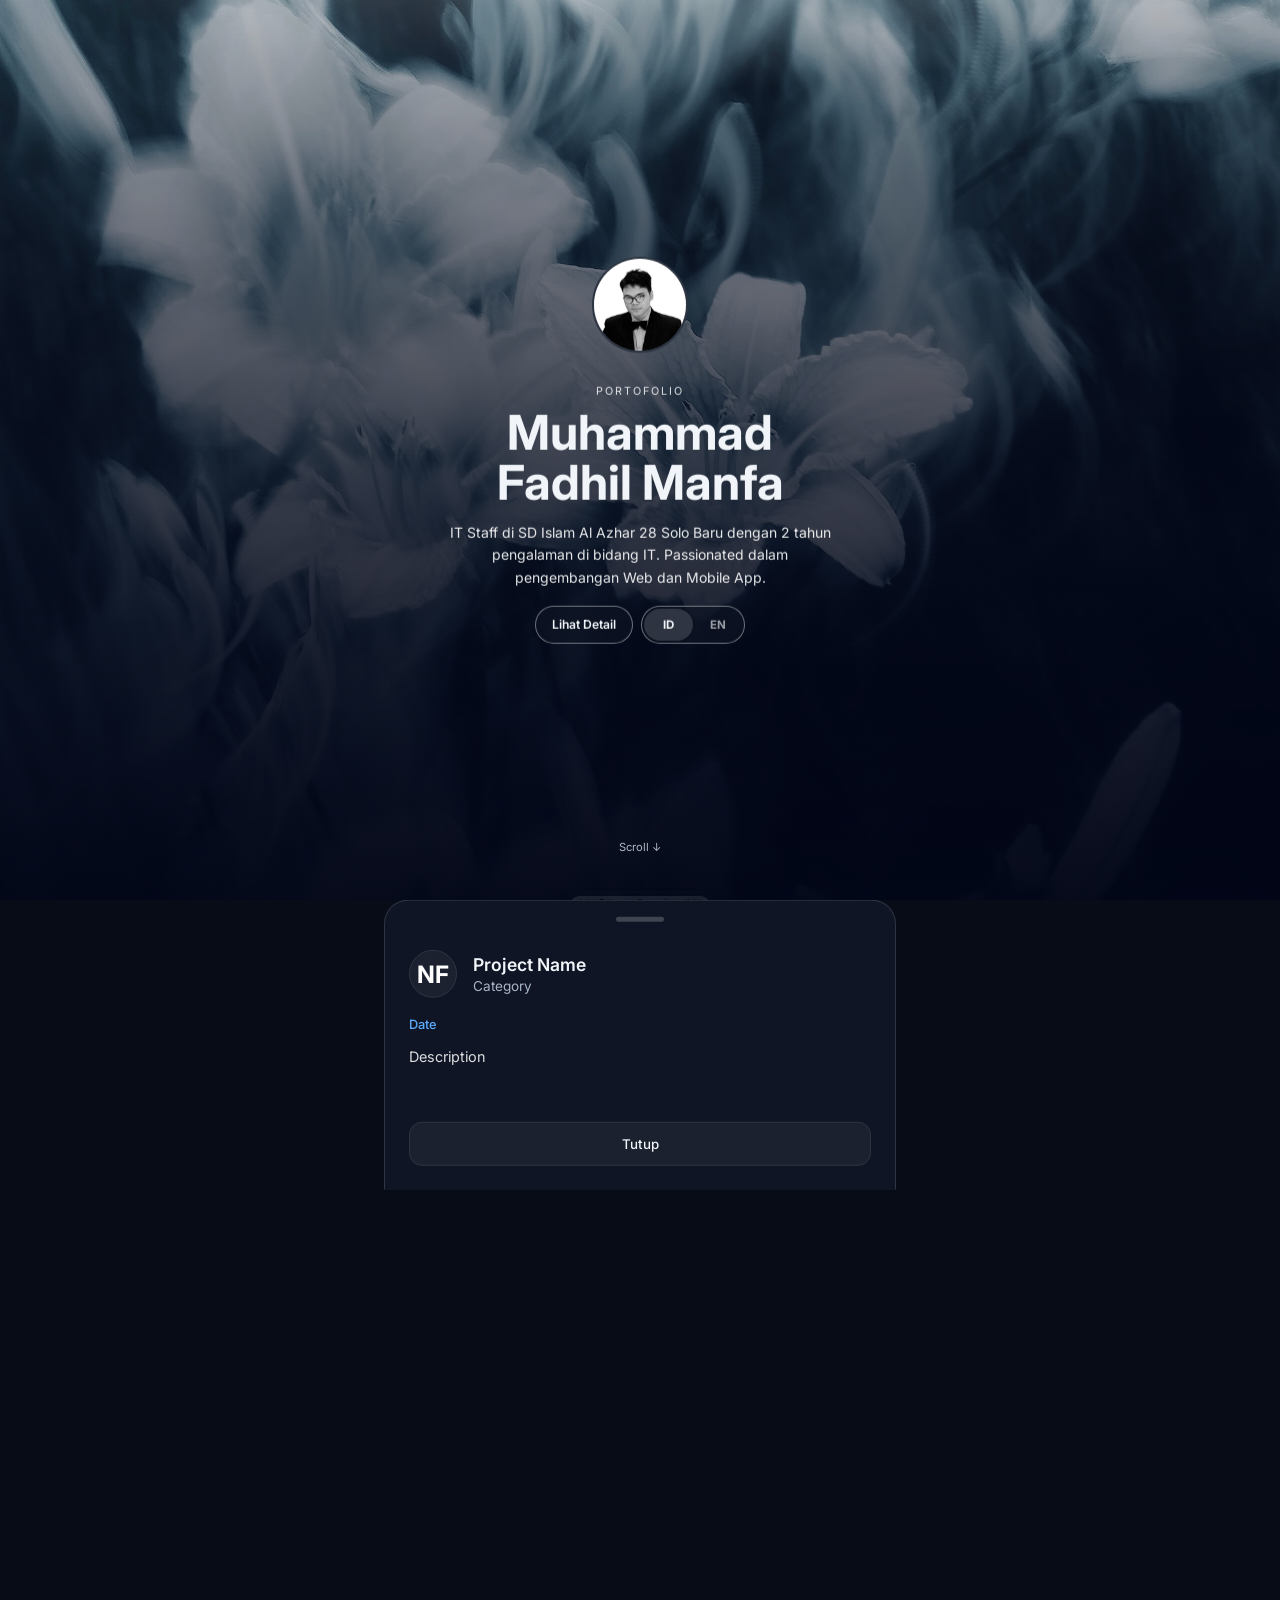
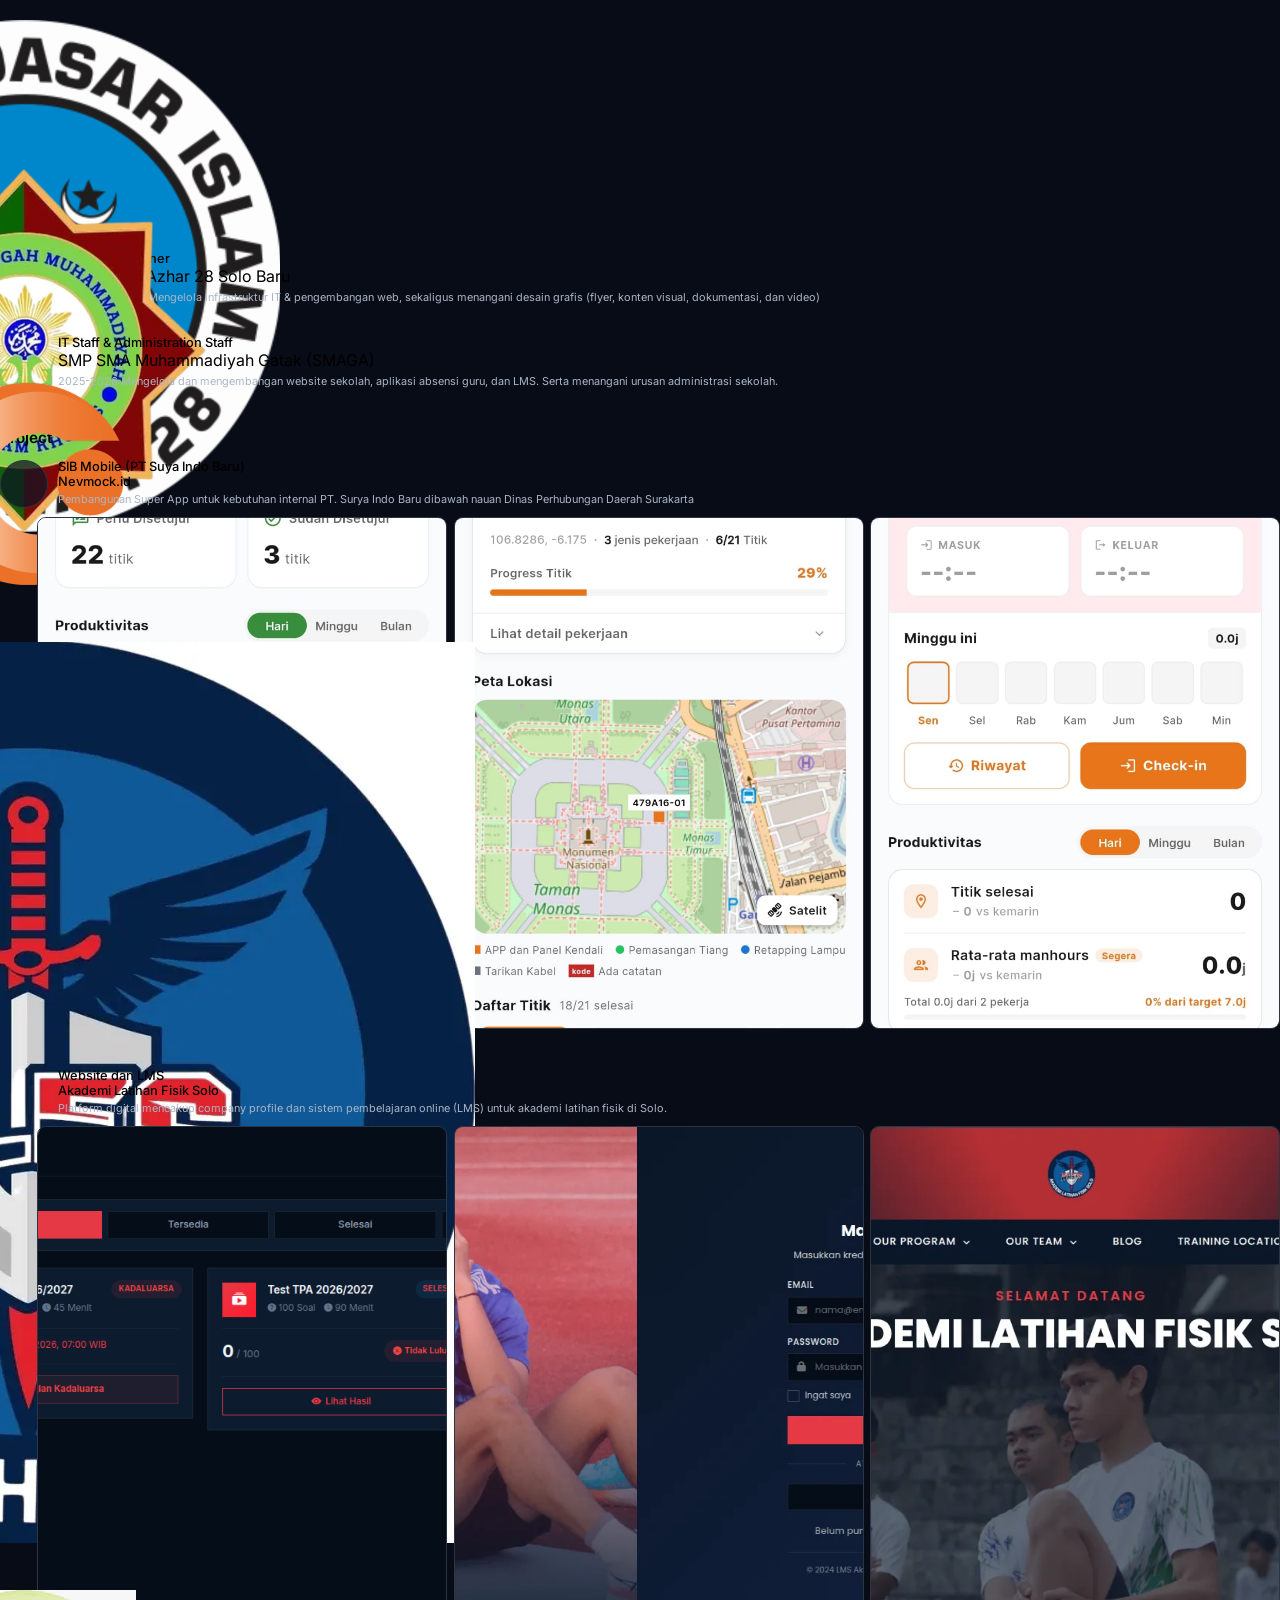
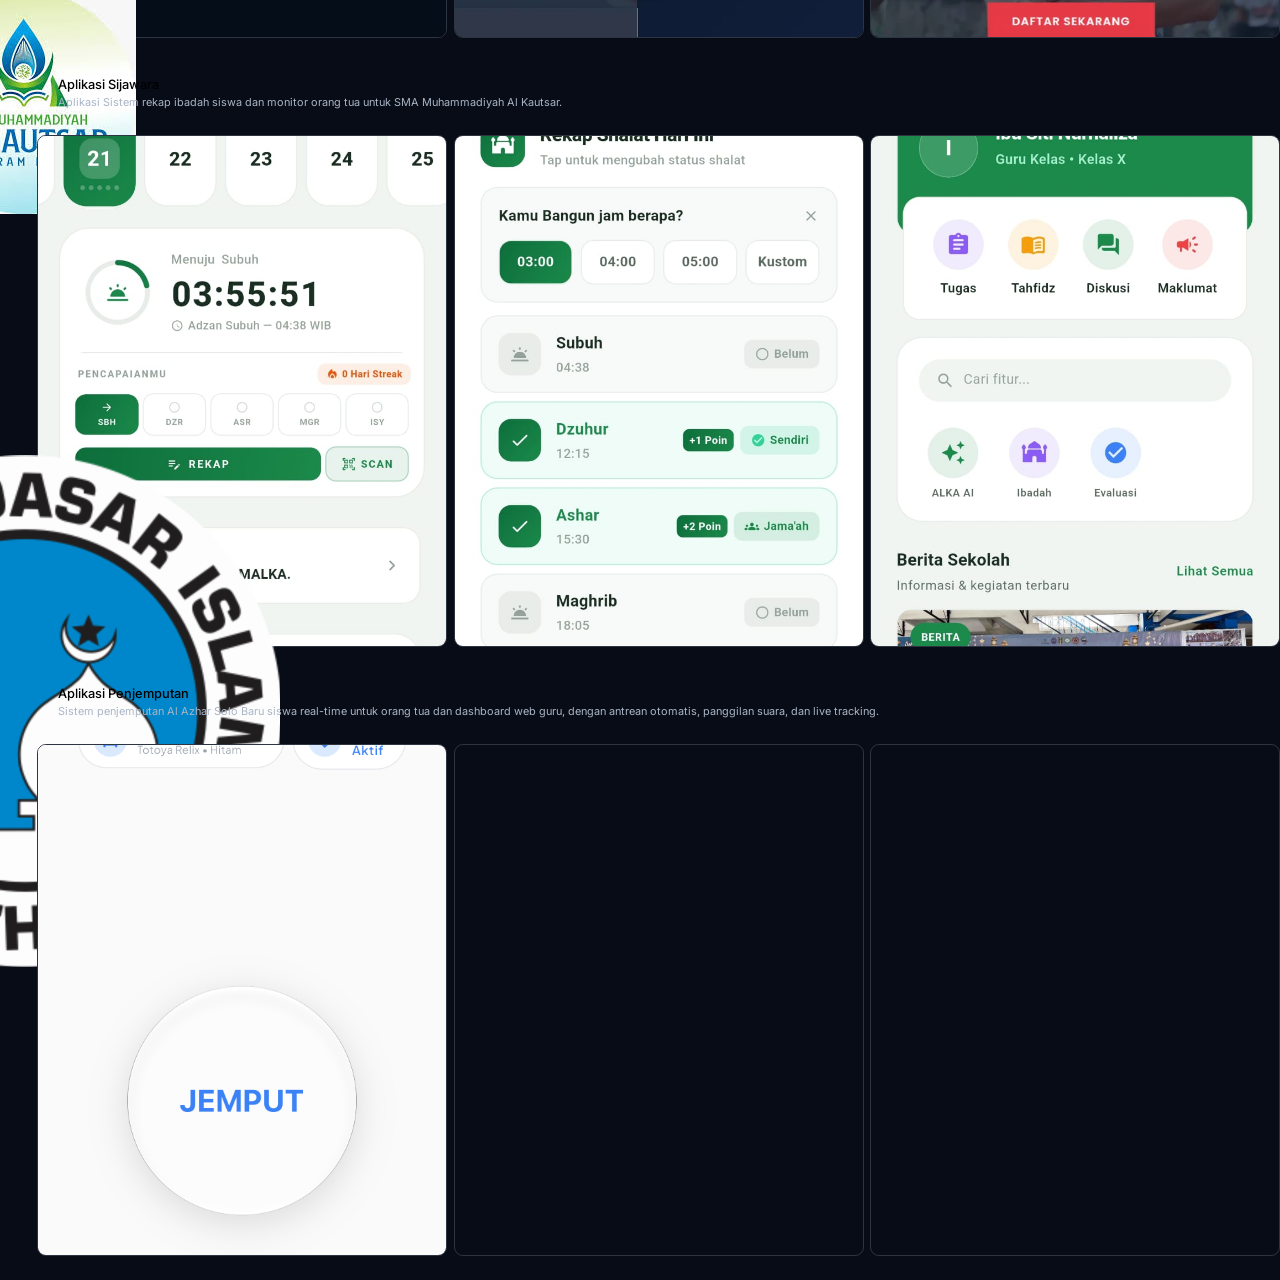
==== commit 6d97073b: "feat(projects): add Aplikasi Penjemputan project" ====
--- a/index.html
+++ b/index.html
@@ -172,7 +172,7 @@
             data-title="Website dan LMS Akademi Latihan Fisik Solo" data-company="Personal Project" data-date="2026"
             data-desc="Platform digital mencakup company profile dan sistem pembelajaran online (LMS) untuk akademi latihan fisik di Solo."
             data-chips='["PHP", "HTML", "CSS", "WordPress"]'
-            data-links='["https://akademilatihanfisiksolo.com", "https://lms.akademilatihanfisiksolo.com"]'
+            data-links='[{"url":"https://akademilatihanfisiksolo.com","title":"Akademi Latihan Fisik Solo","icon":"assets/icons/alfs.webp"},{"url":"https://lms.akademilatihanfisiksolo.com","title":"Dashboard | ALFS","icon":"assets/icons/alfs.webp"}]'
             data-images='["assets/akademi1.webp", "assets/lms-akademi1.png", "assets/lms-akademi2.webp"]'>
             <div class="timeline-head">
               <span class="inst-icon overflow-hidden flex-shrink-0" aria-hidden="true">
@@ -198,7 +198,7 @@
             data-title="Aplikasi Sijawara" data-company="SMA Muhammadiyah Al Kautsar Program Khusus" data-date="2026"
             data-desc="Aplikasi Sistem rekap ibadah siswa dan monitor orang tua untuk SMA Muhammadiyah Al Kautsar."
             data-chips='["PHP", "Flutter", "HTML"]'
-            data-links='["https://portal-smalka.com", "https://apps.apple.com/id/app/sijawara-app/id6762842834?l=id", "https://play.google.com/store/apps/details?id=com.smalka.sijawara"]'
+            data-links='[{"url":"https://apps.apple.com/id/app/sijawara-app/id6762842834?l=id","title":"Sijawara App - App Store","icon":"assets/icons/apple.svg"},{"url":"https://play.google.com/store/apps/details?id=com.smalka.sijawara","title":"Sijawara - Aplikasi di Google Play","icon":"assets/icons/google-play.svg"}]'
             data-gallery-cols="3"
             data-images='["assets/sijawara1.jpeg", "assets/sijawara2.jpeg", "assets/sijawara3.jpeg"]'>
             <div class="timeline-head">
@@ -215,6 +215,31 @@
               <img src="assets/sijawara1.jpeg" alt="Galeri LMS Akademi 1" loading="lazy" decoding="async" />
               <img src="assets/sijawara2.jpeg" alt="Galeri LMS Akademi 2" loading="lazy" decoding="async" />
               <img src="assets/sijawara3.jpeg" alt="Galeri LMS Akademi 3" loading="lazy" decoding="async" />
+            </div>
+          </button>
+        </li>
+        <li>
+          <button class="project-card" data-icon="PJ" data-icon-class="app-icon-blue"
+            data-icon-img="assets/al-azhar.png" data-title="Aplikasi Penjemputan"
+            data-company="Al Azhar Solo Baru" data-date="2026" data-desc="Aplikasi penjemputan siswa SD Islam Al Azhar 28 Solo Baru yang menghubungkan orang tua, guru piket, dan layar kelas secara real-time. Orang tua mengajukan jemput dari HP, sistem membentuk antrean, memanggil siswa otomatis lewat suara, dan menampilkan posisi penjemput di peta."
+            data-chips='["PHP", "Flutter", "Ably"]'
+            data-links='[{"url":"https://play.google.com/store/apps/details?id=com.smalka.sijawara&hl=id","title":"Sijawara - Aplikasi di Google Play","icon":"assets/icons/google-play.svg"},{"url":"https://apps.apple.com/id/app/sijawara-app/id6762842834?l=id","title":"Sijawara App - App Store","icon":"assets/icons/apple.svg"}]'
+            data-gallery-cols="3"
+            data-images='["assets/penjemputan.png", "assets/penjemputan3.png", "assets/penjemputan4.png"]'>
+            <div class="timeline-head">
+              <span class="inst-icon overflow-hidden flex-shrink-0" aria-hidden="true">
+                <img src="assets/al-azhar.png" alt="Logo SD Islam Al Azhar 28"
+                  class="w-full h-full object-cover" loading="lazy" decoding="async" />
+              </span>
+              <div class="text-left">
+                <span class="exp-role font-semibold !text-[0.9rem]">Aplikasi Penjemputan</span>
+                <small class="exp-meta" data-i18n="proj4Desc">Aplikasi penjemputan.</small>
+              </div>
+            </div>
+            <div class="project-gallery" style="grid-template-columns: repeat(3, minmax(0, 1fr))" aria-hidden="true">
+              <img src="assets/penjemputan.png" alt="Galeri Penjemputan 1" loading="lazy" decoding="async" />
+              <img src="assets/penjemputan3.png" alt="Galeri Penjemputan 2" loading="lazy" decoding="async" />
+              <img src="assets/penjemputan4.png" alt="Galeri Penjemputan 3" loading="lazy" decoding="async" />
             </div>
           </button>
         </li>
@@ -393,6 +418,7 @@
         proj1Desc: "Pembangunan Super App untuk kebutuhan internal PT. Surya Indo Baru dibawah nauan Dinas Perhubungan Daerah Surakarta",
         proj2Desc: "Platform digital mencakup company profile dan sistem pembelajaran online (LMS) untuk akademi latihan fisik di Solo.",
         proj3Desc: "Aplikasi Sistem rekap ibadah siswa dan monitor orang tua untuk SMA Muhammadiyah Al Kautsar.",
+        proj4Desc: "Sistem penjemputan Al Azhar Solo Baru siswa real-time untuk orang tua dan dashboard web guru, dengan antrean otomatis, panggilan suara, dan live tracking.",
         btnClose: "Tutup",
         phoneTitle: "Aplikasi Sijawara",
         phoneSubtitle: "Aplikasi Monitoring Siswa di SMA Muhammadiyah Al Kautsar",
@@ -409,6 +435,7 @@
         proj1Desc: "Building a Super App for the internal needs of PT. Surya Indo Baru under the auspices of the Surakarta Regional Transportation Agency.",
         proj2Desc: "A digital platform encompassing a company profile and an online learning system (LMS) for a fitness academy in Solo.",
         proj3Desc: "An application for student worship recapping and parent monitoring for SMA Muhammadiyah Al Kautsar.",
+        proj4Desc: "Real-time student pickup system for Al Azhar Solo Baru for parents and a teacher web dashboard, with automatic queuing, voice calls, and live tracking.",
         btnClose: "Close",
         phoneTitle: "Sijawara App",
         phoneSubtitle: "Student Monitoring Application at SMA Muhammadiyah Al Kautsar",
@@ -635,6 +662,23 @@
         });
       };
 
+      const escapeHtml = (value) =>
+        String(value).replace(
+          /[&<>"']/g,
+          (ch) =>
+            ({
+              "&": "&amp;",
+              "<": "&lt;",
+              ">": "&gt;",
+              '"': "&quot;",
+              "'": "&#39;",
+            })[ch],
+        );
+
+      const linkArrowIcon = `<svg class="sheet-link-arrow" width="10" height="10" viewBox="0 0 24 24" fill="none" stroke="currentColor" stroke-width="2.5" stroke-linecap="round" stroke-linejoin="round" aria-hidden="true"><path d="M18 13v6a2 2 0 0 1-2 2H5a2 2 0 0 1-2-2V8a2 2 0 0 1 2-2h6"/><polyline points="15 3 21 3 21 9"/><line x1="10" y1="14" x2="21" y2="3"/></svg>`;
+
+      const fallbackLinkIcon = `<svg width="14" height="14" viewBox="0 0 24 24" fill="none" stroke="currentColor" stroke-width="2" stroke-linecap="round" stroke-linejoin="round" aria-hidden="true"><path d="M10 13a5 5 0 0 0 7.54.54l3-3a5 5 0 0 0-7.07-7.07l-1.71 1.71"/><path d="M14 11a5 5 0 0 0-7.54-.54l-3 3a5 5 0 0 0 7.07 7.07l1.71-1.71"/></svg>`;
+
       const openProjSheet = (btn) => {
         // Set icon: gambar atau teks
         if (btn.dataset.iconImg) {
@@ -674,14 +718,26 @@
           pjChips.style.display = "none";
         }
 
-        // Render link chips
+        // Render link pills: { url, title, icon }. String lama tetap didukung.
         const pjLinks = document.getElementById("proj-sheet-links");
-        const links = JSON.parse(btn.dataset.links || "[]");
+        const links = JSON.parse(btn.dataset.links || "[]").map((link) => {
+          if (typeof link !== "string") return link;
+          let title = link;
+          try {
+            title = new URL(link).hostname.replace(/^www\./, "");
+          } catch {
+            /* biarkan apa adanya */
+          }
+          return { url: link, title, icon: "" };
+        });
+
         if (links.length) {
           pjLinks.innerHTML = links
-            .map((url) => {
-              const label = url.replace(/^https?:\/\//, "");
-              return `<a href="${url}" target="_blank" rel="noopener" style="display:inline-flex;align-items:center;gap:0.3rem;padding:0.25rem 0.65rem;font-size:0.7rem;font-weight:500;border-radius:999px;border:1px solid hsl(var(--primary)/0.4);background:hsl(var(--primary)/0.08);color:hsl(var(--primary));text-decoration:none;">${label}<svg width="10" height="10" viewBox="0 0 24 24" fill="none" stroke="currentColor" stroke-width="2.5" stroke-linecap="round" stroke-linejoin="round"><path d="M18 13v6a2 2 0 0 1-2 2H5a2 2 0 0 1-2-2V8a2 2 0 0 1 2-2h6"/><polyline points="15 3 21 3 21 9"/><line x1="10" y1="14" x2="21" y2="3"/></svg></a>`;
+            .map((link) => {
+              const icon = link.icon
+                ? `<img src="${escapeHtml(link.icon)}" alt="" class="sheet-link-icon" loading="lazy" decoding="async" />`
+                : `<span class="sheet-link-icon sheet-link-icon-fallback">${fallbackLinkIcon}</span>`;
+              return `<a class="sheet-link" href="${escapeHtml(link.url)}" target="_blank" rel="noopener">${icon}<span class="sheet-link-title">${escapeHtml(link.title || link.url)}</span>${linkArrowIcon}</a>`;
             })
             .join("");
           pjLinks.style.display = "flex";
--- a/styles.css
+++ b/styles.css
@@ -687,6 +687,56 @@
   opacity: 0.8;
 }
 
+/* Link pill di project sheet */
+.sheet-link {
+  display: inline-flex;
+  align-items: center;
+  gap: 0.4rem;
+  max-width: 100%;
+  padding: 0.3rem 0.7rem 0.3rem 0.35rem;
+  font-size: 0.7rem;
+  font-weight: 500;
+  border-radius: 999px;
+  border: 1px solid hsl(var(--primary) / 0.4);
+  background: hsl(var(--primary) / 0.08);
+  color: hsl(var(--primary));
+  text-decoration: none;
+  transition: background 0.2s ease, border-color 0.2s ease;
+}
+
+.sheet-link:hover {
+  background: hsl(var(--primary) / 0.16);
+  border-color: hsl(var(--primary) / 0.7);
+}
+
+.sheet-link-icon {
+  width: 1.15rem;
+  height: 1.15rem;
+  border-radius: 0.32rem;
+  object-fit: contain;
+  flex-shrink: 0;
+  background: rgba(255, 255, 255, 0.06);
+}
+
+.sheet-link-icon-fallback {
+  display: inline-flex;
+  align-items: center;
+  justify-content: center;
+  padding: 0.12rem;
+}
+
+.sheet-link-title {
+  min-width: 0;
+  overflow: hidden;
+  text-overflow: ellipsis;
+  white-space: nowrap;
+}
+
+.sheet-link-arrow {
+  flex-shrink: 0;
+  opacity: 0.8;
+}
+
 /* Bottom Navbar */
 .bottom-navbar {
   position: fixed;
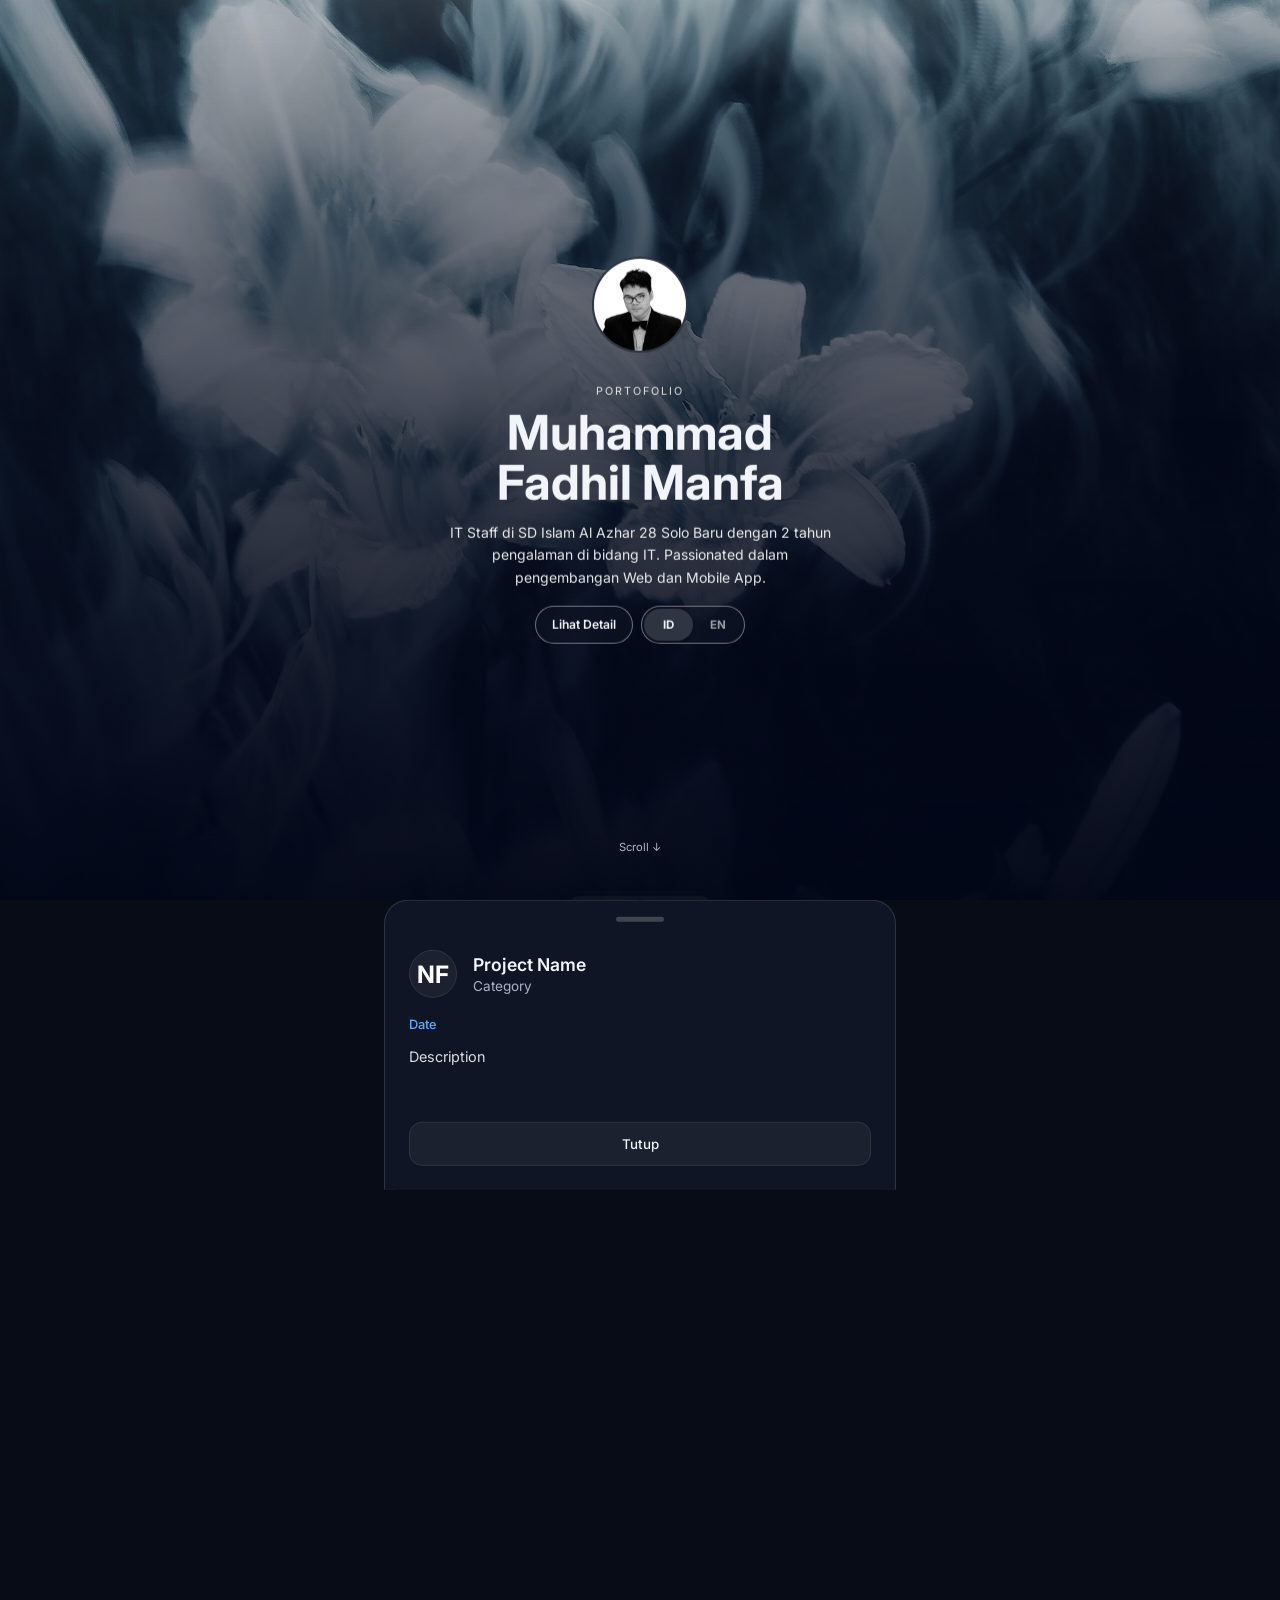
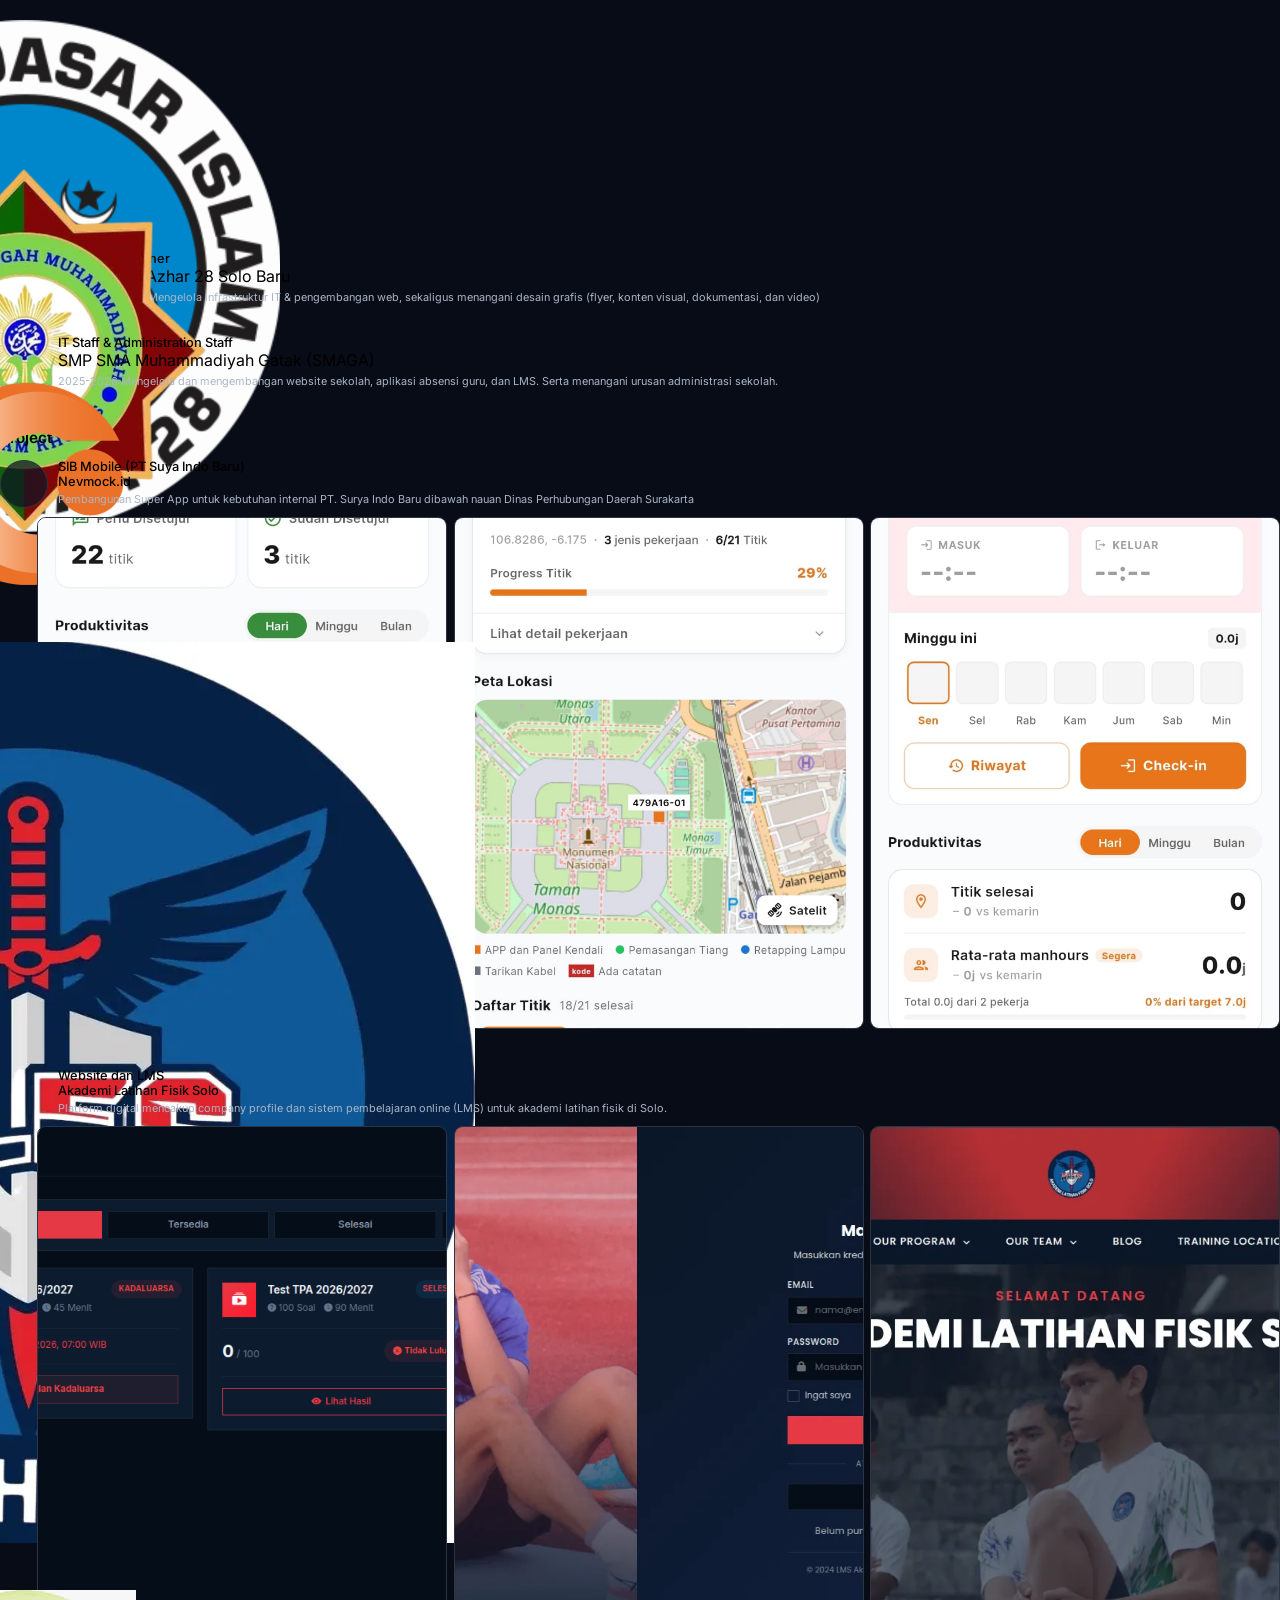
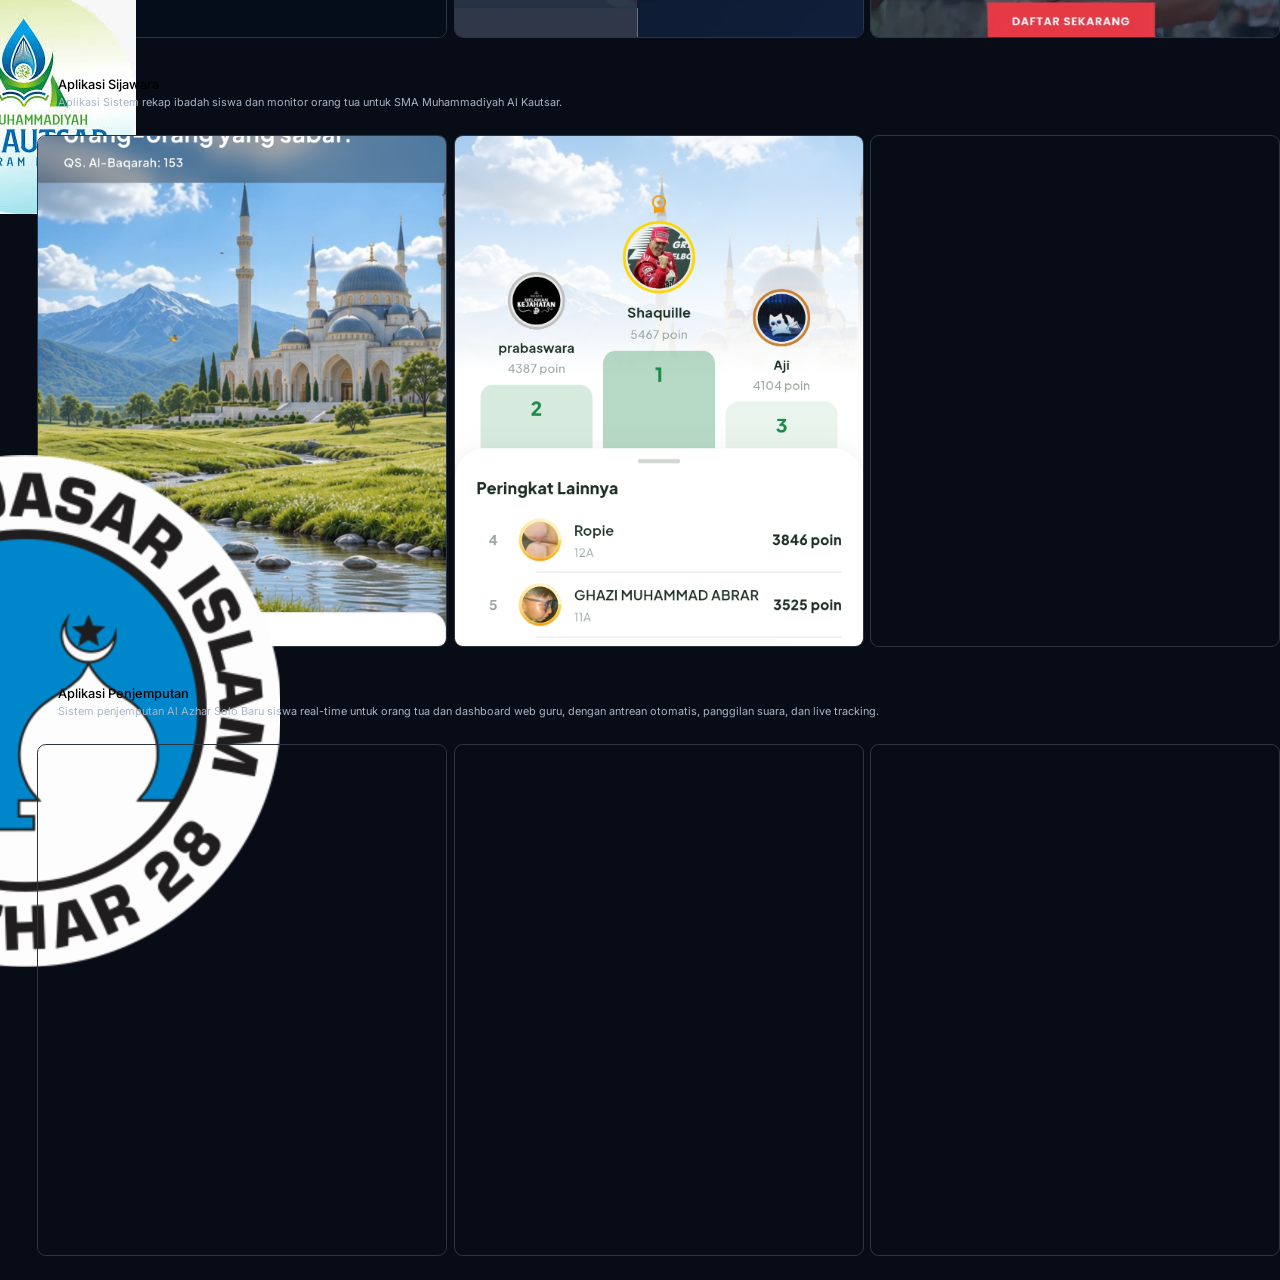
==== commit 7d9e9d8c: "content: update hero mockup and project copy" ====
--- a/index.html
+++ b/index.html
@@ -71,9 +71,9 @@
       <div class="phone-mockup" aria-hidden="true">
         <div class="phone-notch"></div>
         <div class="phone-screen">
-          <img src="assets/sijawara.jpeg" alt="Abstract gradient art" class="phone-bg-image" />
-          <div class="phone-gradient-overlay"></div>
-          <div class="phone-center-text">
+          <img src="assets/penjemputan2.png" alt="Abstract gradient art" class="phone-bg-image" />
+          <!-- <div class="phone-gradient-overlay"></div> -->
+          <!-- <div class="phone-center-text">
             <div style="
                   display: flex;
                   justify-content: center;
@@ -85,7 +85,7 @@
             <p class="phone-subtitle" data-i18n="phoneSubtitle">
               Aplikasi Monitoring Siswa di SMA Muhammadiyah Al Kautsar
             </p>
-          </div>
+          </div> -->
         </div>
       </div>
 
@@ -169,7 +169,7 @@
         </li>
         <li>
           <button class="project-card" data-icon="NF" data-icon-class="app-icon-blue" data-icon-img="assets/alfs.webp"
-            data-title="Website dan LMS Akademi Latihan Fisik Solo" data-company="Personal Project" data-date="2026"
+            data-title="Website dan LMS" data-company="Akademi Latihan Fisik Solo" data-date="2026"
             data-desc="Platform digital mencakup company profile dan sistem pembelajaran online (LMS) untuk akademi latihan fisik di Solo."
             data-chips='["PHP", "HTML", "CSS", "WordPress"]'
             data-links='[{"url":"https://akademilatihanfisiksolo.com","title":"Akademi Latihan Fisik Solo","icon":"assets/icons/alfs.webp"},{"url":"https://lms.akademilatihanfisiksolo.com","title":"Dashboard | ALFS","icon":"assets/icons/alfs.webp"}]'
